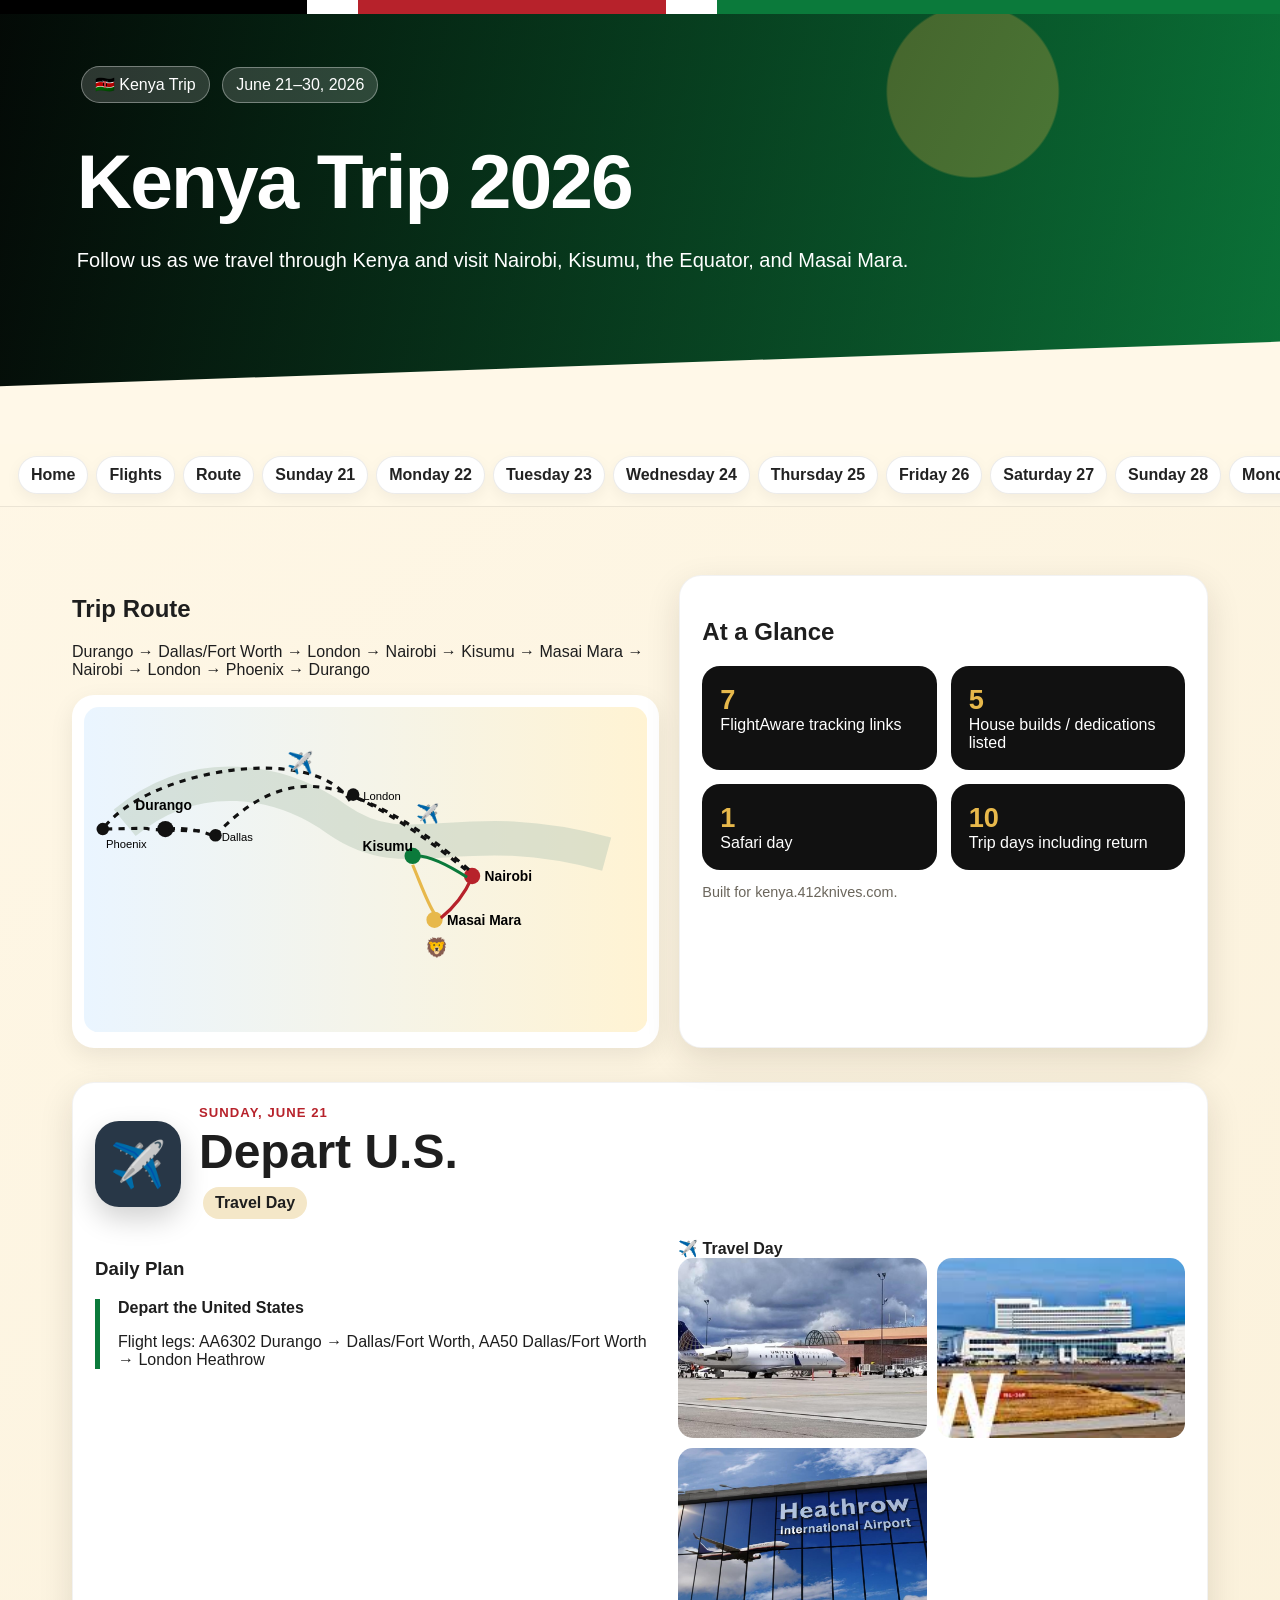
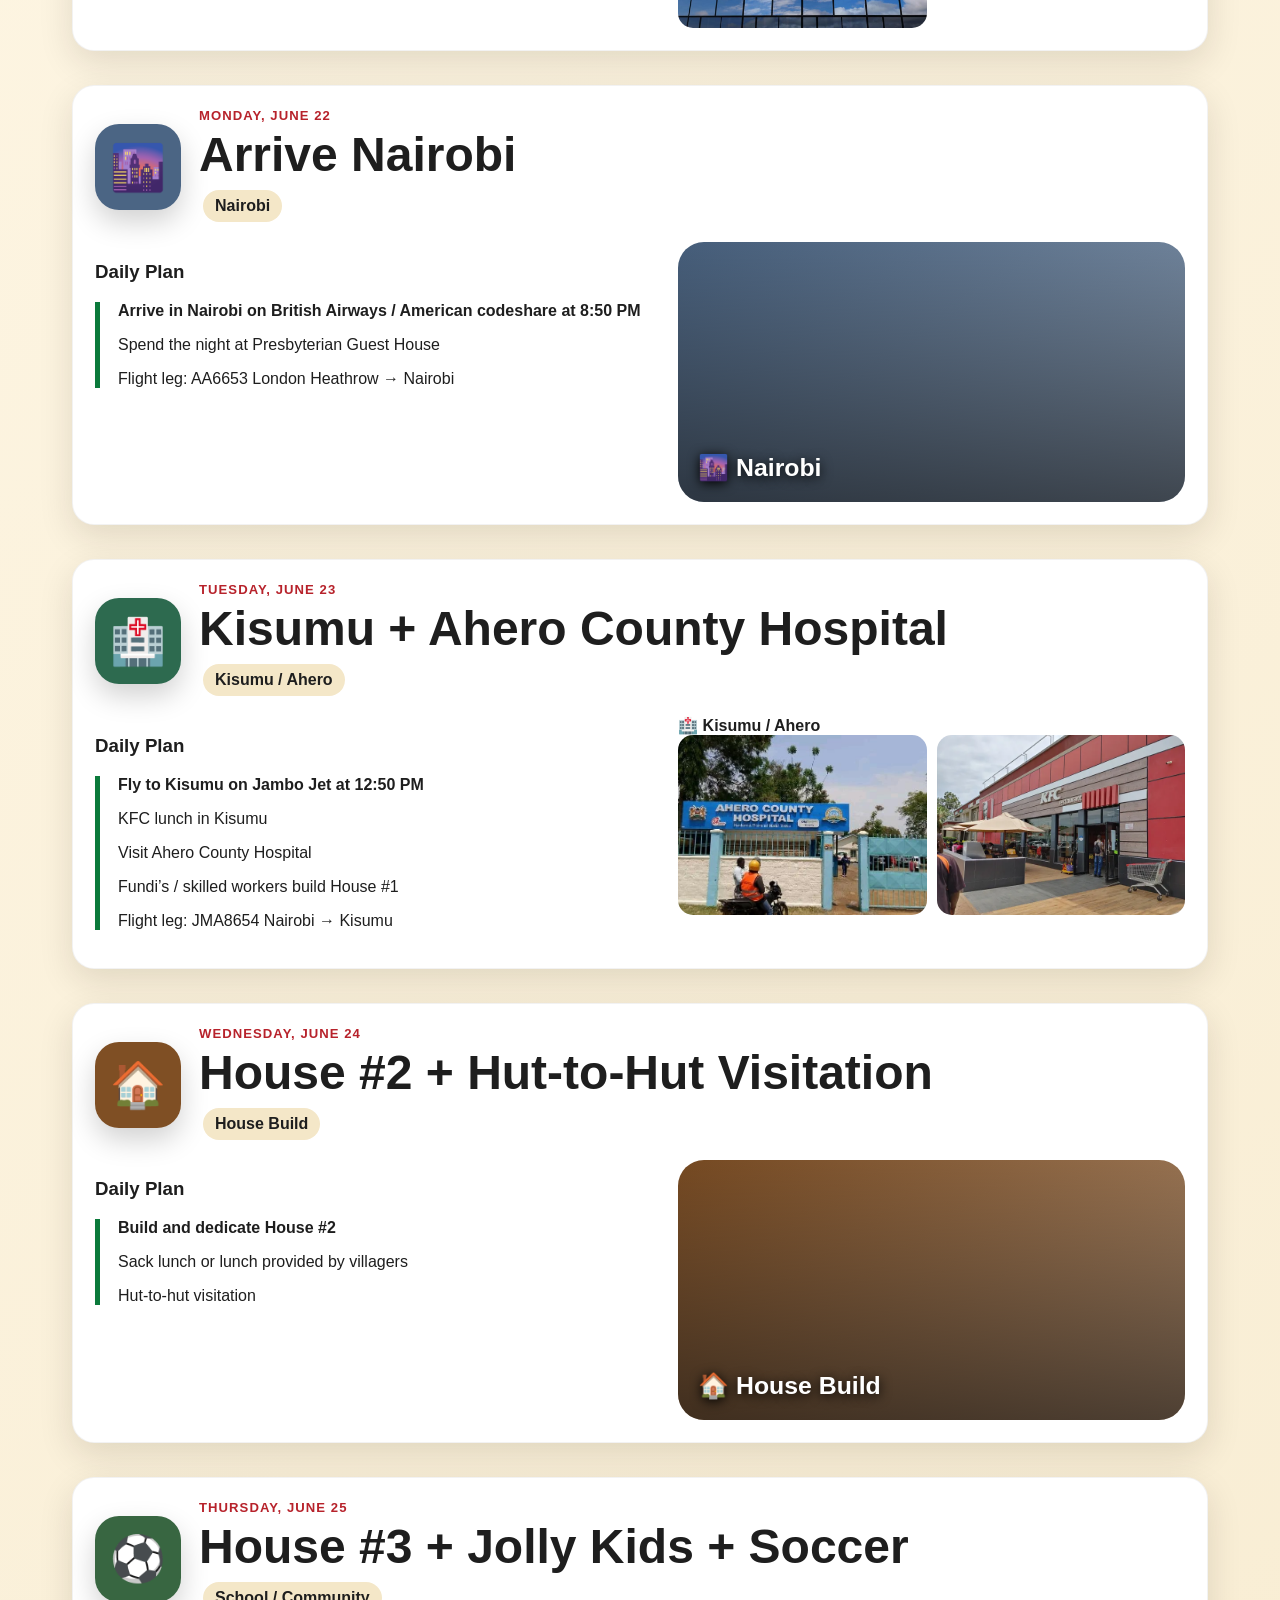
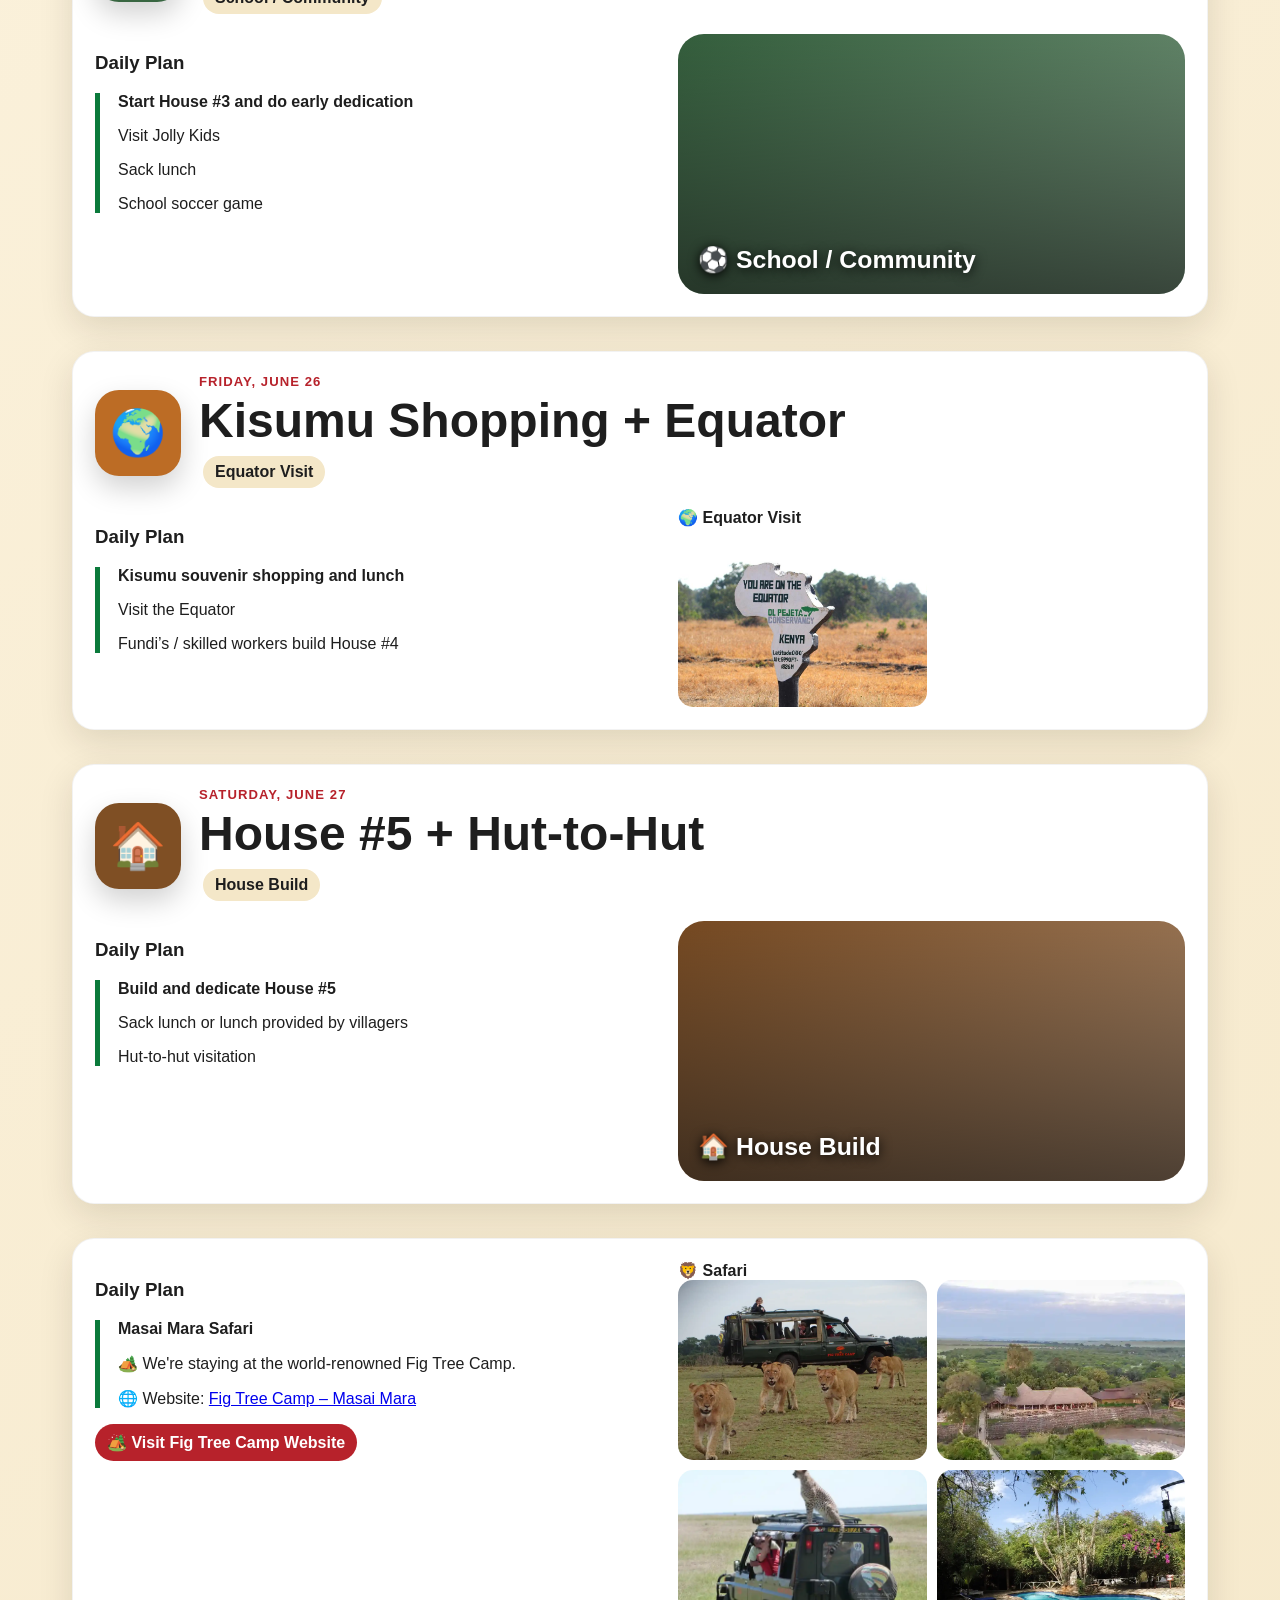
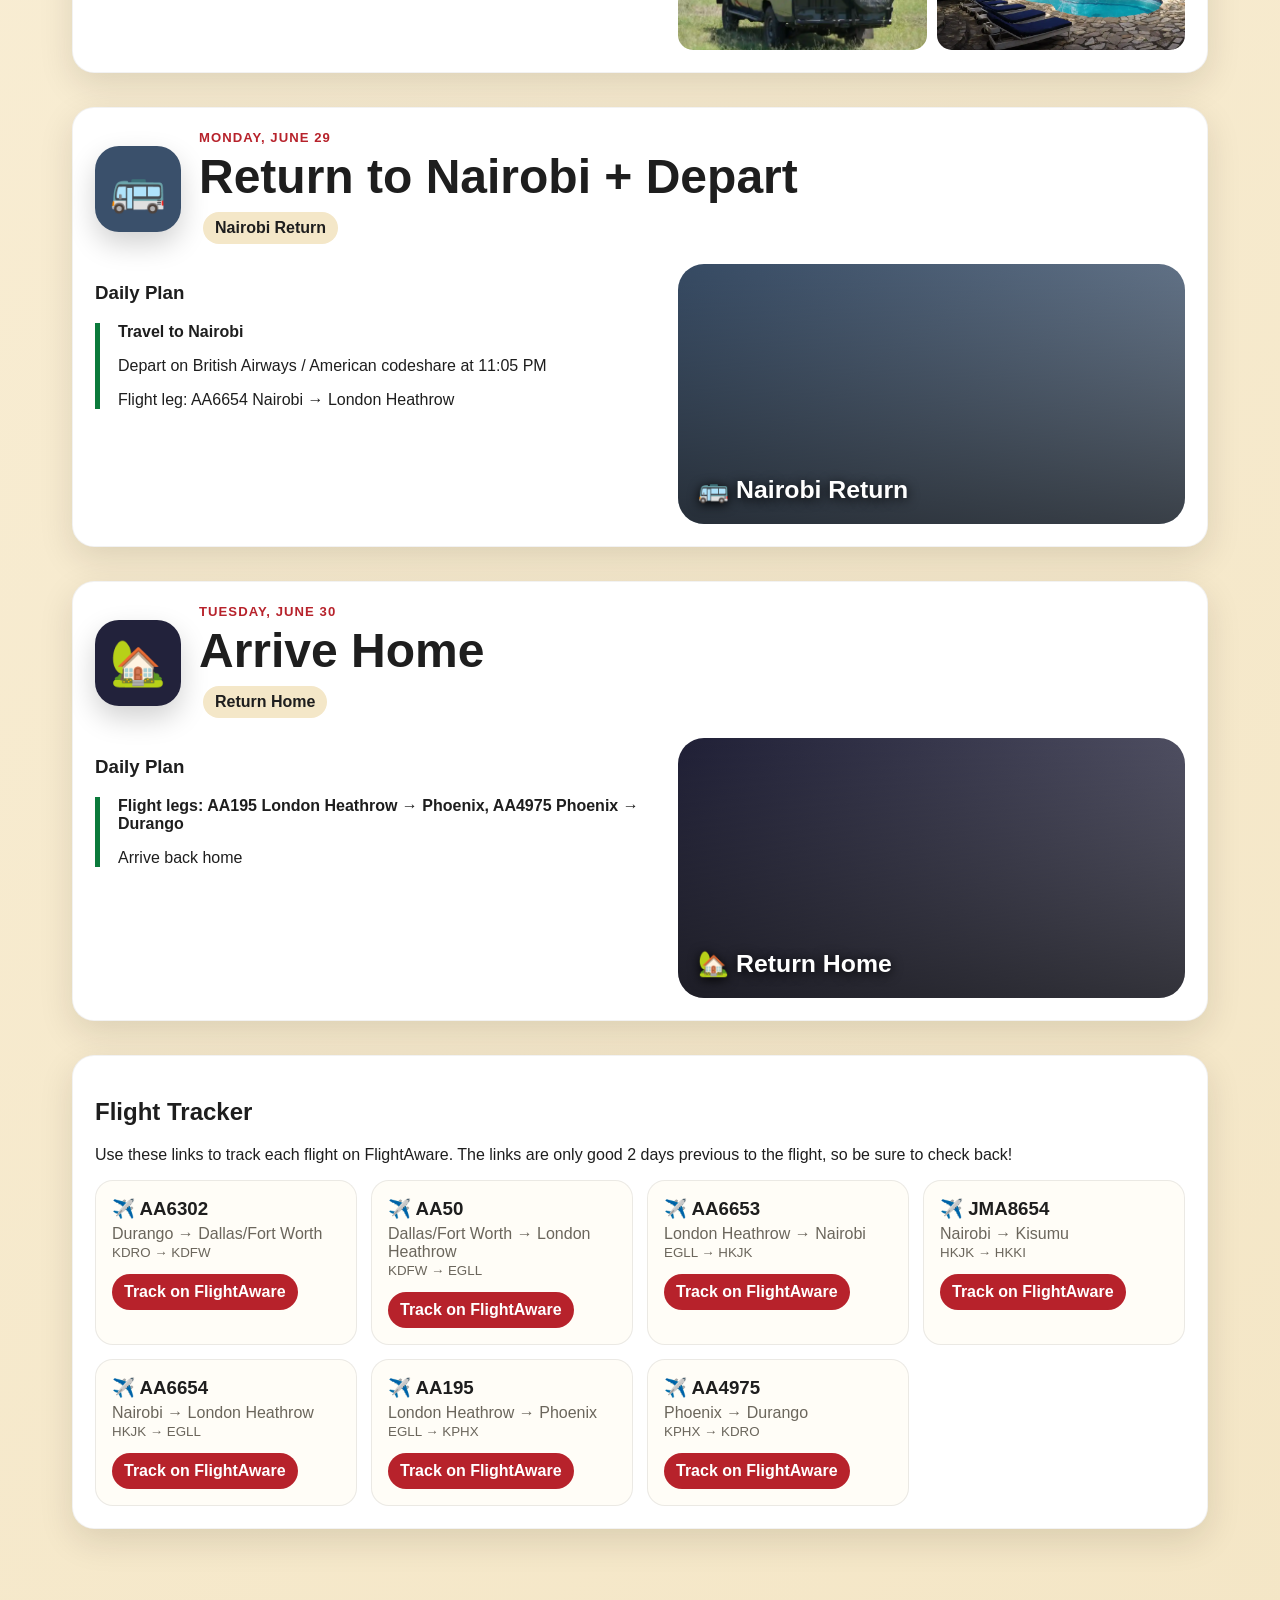
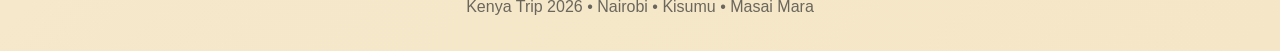
==== index.html @ 1e75a19f "Update index.html" ====
<!doctype html>
<html lang="en">
<head>
<meta charset="utf-8">
<meta name="viewport" content="width=device-width,initial-scale=1">
<title>Kenya Trip 2026</title>
<link rel="stylesheet" href="style.css">
</head>
<body id="top">
<div class="kenya-stripe"></div>
<section class="hero">
  <span class="badge">🇰🇪 Kenya Trip</span>
  <span class="badge">June 21–30, 2026</span>
  <h1>Kenya Trip 2026</h1>
  <p>Follow us as we travel through Kenya and visit Nairobi, Kisumu, the Equator, and Masai Mara.</p>
</section>
<nav><a href="#top">Home</a><a href="#flights">Flights</a><a href="#route">Route</a><a href="#day1">Sunday 21</a><a href="#day2">Monday 22</a><a href="#day3">Tuesday 23</a><a href="#day4">Wednesday 24</a><a href="#day5">Thursday 25</a><a href="#day6">Friday 26</a><a href="#day7">Saturday 27</a><a href="#day8">Sunday 28</a><a href="#day9">Monday 29</a><a href="#day10">Tuesday 30</a></nav>
<main class="wrap">
  <section class="feature" id="route" style="margin-top:34px">
    <div>
      <h2>Trip Route</h2>
      <p>Durango → Dallas/Fort Worth → London → Nairobi → Kisumu → Masai Mara → Nairobi → London → Phoenix → Durango</p>
      <div class="map"><svg viewBox="0 0 900 520" width="100%" role="img" aria-label="Route map from Durango to Dallas, London, Nairobi, Kisumu, Masai Mara, and back home">
<defs><linearGradient id="g" x1="0" x2="1"><stop stop-color="#eaf5ff"/><stop offset="1" stop-color="#fff3d3"/></linearGradient></defs>
<rect width="900" height="520" rx="24" fill="url(#g)"/>
<path d="M65,185 C180,90 315,116 405,180 C520,260 595,170 835,235" stroke="#b7c7b7" stroke-width="55" fill="none" opacity=".45"/>
<circle cx="130" cy="195" r="13" fill="#111"/><text x="82" y="165" font-size="22" font-weight="700">Durango</text>
<circle cx="210" cy="205" r="10" fill="#111"/><text x="220" y="214" font-size="18">Dallas</text>
<circle cx="430" cy="140" r="10" fill="#111"/><text x="446" y="148" font-size="18">London</text>
<circle cx="620" cy="270" r="13" fill="#b7222b"/><text x="640" y="278" font-size="22" font-weight="700">Nairobi</text>
<circle cx="525" cy="238" r="13" fill="#0b7a3b"/><text x="445" y="230" font-size="22" font-weight="700">Kisumu</text>
<circle cx="560" cy="340" r="13" fill="#e7b84b"/><text x="580" y="348" font-size="22" font-weight="700">Masai Mara</text>
<circle cx="30" cy="195" r="10" fill="#111"/><text x="35" y="225" font-size="18">Phoenix</text>
<path d="M135,195 C165,192 185,198 205,205" stroke="#111" stroke-width="5" fill="none" stroke-dasharray="10 10"/>
<path d="M210,205 C290,120 360,115 425,140" stroke="#111" stroke-width="5" fill="none" stroke-dasharray="10 10"/>
<path d="M435,145 C500,175 560,220 610,260" stroke="#111" stroke-width="5" fill="none" stroke-dasharray="10 10"/>
<path d="M612,272 C570,245 548,238 532,238" stroke="#0b7a3b" stroke-width="5" fill="none"/>
<path d="M525,252 C540,288 550,316 560,330" stroke="#e7b84b" stroke-width="5" fill="none"/>
<path d="M570,337 C598,315 612,290 620,272" stroke="#b7222b" stroke-width="5" fill="none"/>
<path d="M615,260 C535,190 475,160 435,145" stroke="#111" stroke-width="5" fill="none" stroke-dasharray="10 10"/>
<path d="M425,150 C365,55 100,101 30,195" stroke="#111" stroke-width="5" fill="none" stroke-dasharray="10 10"/>
<path d="M35,195 C165,192 30,195 185,198" stroke="#111" stroke-width="5" fill="none" stroke-dasharray="10 10"/>

<text x="325" y="100" font-size="34">✈️</text><text x="530" y="180" font-size="30">✈️</text><text x="545" y="395" font-size="30">🦁</text>
</svg></div>
    </div>
    <div class="card">
      <h2>At a Glance</h2>
      <div class="stats">
        <div class="stat"><b>7</b>FlightAware tracking links</div>
        <div class="stat"><b>5</b>House builds / dedications listed</div>
        <div class="stat"><b>1</b>Safari day</div>
        <div class="stat"><b>10</b>Trip days including return</div>
      </div>
      <p class="print-note">Built for kenya.412knives.com.</p>
    </div>
  </section>

  
<section class="day-section card" id="day1" style="--day:#283747">
  <div class="day-head">
    <div class="day-icon">✈️</div>
    <div>
      <div class="date">Sunday, June 21</div>
      <h2 class="day-title">Depart U.S.</h2>
      <span class="pill">Travel Day</span>
    </div>
  </div>
  <div class="feature">
    <div>
      <h3>Daily Plan</h3>
      <div class="timeline"><p><strong>Depart the United States</strong></p><p>Flight legs: AA6302 Durango → Dallas/Fort Worth, AA50 Dallas/Fort Worth → London Heathrow</p></div>
    </div>
    <div> <strong>✈️ Travel Day</strong>
        <div class="photo-gallery">
            <img src="images/dro.jpg" alt="Durango International Airport">
            <img src="images/dfw.jpg" alt="Dallas Love International Airport">
            <img src="images/heathrow.jpg" alt="London/Heathrow International Airport">
        </div>
    </div>
  </div>
</section>

<section class="day-section card" id="day2" style="--day:#4b6584">
  <div class="day-head">
    <div class="day-icon">🌆</div>
    <div>
      <div class="date">Monday, June 22</div>
      <h2 class="day-title">Arrive Nairobi</h2>
      <span class="pill">Nairobi</span>
    </div>
  </div>
  <div class="feature">
    <div>
      <h3>Daily Plan</h3>
      <div class="timeline"><p><strong>Arrive in Nairobi on British Airways / American codeshare at 8:50 PM</strong></p><p>Spend the night at Presbyterian Guest House</p><p>Flight leg: AA6653 London Heathrow → Nairobi</p></div>
    </div>
    <div class="photo"><strong>🌆 Nairobi</strong></div>
  </div>
</section>

<section class="day-section card" id="day3" style="--day:#2d6a4f">
  <div class="day-head">
    <div class="day-icon">🏥</div>
    <div>
      <div class="date">Tuesday, June 23</div>
      <h2 class="day-title">Kisumu + Ahero County Hospital</h2>
      <span class="pill">Kisumu / Ahero</span>
    </div>
  </div>
  <div class="feature">
    <div>
      <h3>Daily Plan</h3>
      <div class="timeline"><p><strong>Fly to Kisumu on Jambo Jet at 12:50 PM</strong></p><p>KFC lunch in Kisumu</p><p>Visit Ahero County Hospital</p><p>Fundi’s / skilled workers build House #1</p><p>Flight leg: JMA8654 Nairobi → Kisumu</p></div>
    </div>
      <div> <strong>🏥 Kisumu / Ahero</strong>
        <div class="photo-gallery">
            <img src="images/AheroHospital.jpeg" alt="Ahero County Hospital">
            <img src="images/kfc.jpg" alt="Kisumu KFC">
        </div>
      </div>
    </div>
</section>

<section class="day-section card" id="day4" style="--day:#7f4f24">
  <div class="day-head">
    <div class="day-icon">🏠</div>
    <div>
      <div class="date">Wednesday, June 24</div>
      <h2 class="day-title">House #2 + Hut-to-Hut Visitation</h2>
      <span class="pill">House Build</span>
    </div>
  </div>
  <div class="feature">
    <div>
      <h3>Daily Plan</h3>
      <div class="timeline"><p><strong>Build and dedicate House #2</strong></p><p>Sack lunch or lunch provided by villagers</p><p>Hut-to-hut visitation</p></div>
    </div>
    <div class="photo"><strong>🏠 House Build</strong></div>
  </div>
</section>

<section class="day-section card" id="day5" style="--day:#386641">
  <div class="day-head">
    <div class="day-icon">⚽</div>
    <div>
      <div class="date">Thursday, June 25</div>
      <h2 class="day-title">House #3 + Jolly Kids + Soccer</h2>
      <span class="pill">School / Community</span>
    </div>
  </div>
  <div class="feature">
    <div>
      <h3>Daily Plan</h3>
      <div class="timeline"><p><strong>Start House #3 and do early dedication</strong></p><p>Visit Jolly Kids</p><p>Sack lunch</p><p>School soccer game</p></div>
    </div>
    <div class="photo"><strong>⚽ School / Community</strong></div>
  </div>
</section>

<section class="day-section card" id="day6" style="--day:#bc6c25">
  <div class="day-head">
    <div class="day-icon">🌍</div>
    <div>
      <div class="date">Friday, June 26</div>
      <h2 class="day-title">Kisumu Shopping + Equator</h2>
      <span class="pill">Equator Visit</span>
    </div>
  </div>
  <div class="feature">
    <div>
      <h3>Daily Plan</h3>
      <div class="timeline"><p><strong>Kisumu souvenir shopping and lunch</strong></p><p>Visit the Equator</p><p>Fundi’s / skilled workers build House #4</p></div>
    </div>
    <div> <strong>🌍 Equator Visit</strong>
        <div class="photo-gallery">
            <img src="images/EquatorKenya.jpg" alt="Equator Kenya">
        </div>
    </div>
  </div>
</section>

<section class="day-section card" id="day7" style="--day:#7f4f24">
  <div class="day-head">
    <div class="day-icon">🏠</div>
    <div>
      <div class="date">Saturday, June 27</div>
      <h2 class="day-title">House #5 + Hut-to-Hut</h2>
      <span class="pill">House Build</span>
    </div>
  </div>
  <div class="feature">
    <div>
      <h3>Daily Plan</h3>
      <div class="timeline"><p><strong>Build and dedicate House #5</strong></p><p>Sack lunch or lunch provided by villagers</p><p>Hut-to-hut visitation</p></div>
    </div>
    <div class="photo"><strong>🏠 House Build</strong></div>
  </div>
</section>

<section class="day-section card" id="day8" style="--day:#99582a">  
<div class="feature">
    <div>
        <h3>Daily Plan</h3>
        <div class="timeline">
            <p><strong>Masai Mara Safari</strong></p>
            <p>🏕️ We're staying at the world-renowned Fig Tree Camp.</p>
            <p>
                🌐 Website:
                <a href="https://madahotels.com/Fig-Tree-Camp-MasaiMara.html"
                   target="_blank"
                   rel="noopener">
                    Fig Tree Camp – Masai Mara
                </a>
            </p>
        </div>
        <a class="track"
           href="https://madahotels.com/Fig-Tree-Camp-MasaiMara.html"
           target="_blank"
           rel="noopener">
            🏕️ Visit Fig Tree Camp Website
        </a>
    </div>
    <div>
      <strong>🦁 Safari</strong>
      <div class="photo-gallery">
          <img src="images/Lion.jpg" alt="Lions on Safari">
          <img src="images/Lodge.jpg" alt="Fig Tree Camp Lodge">
          <img src="images/Cheetah.jpg" alt="Cheetah on Safari">
          <img src="images/Pool.jpg" alt="Fig Tree Camp Pool">
      </div>
    </div>
</div>
</section>
<section class="day-section card" id="day9" style="--day:#3a506b">
  <div class="day-head">
    <div class="day-icon">🚌</div>
    <div>
      <div class="date">Monday, June 29</div>
      <h2 class="day-title">Return to Nairobi + Depart</h2>
      <span class="pill">Nairobi Return</span>
    </div>
  </div>
  <div class="feature">
    <div>
      <h3>Daily Plan</h3>
      <div class="timeline"><p><strong>Travel to Nairobi</strong></p><p>Depart on British Airways / American codeshare at 11:05 PM</p><p>Flight leg: AA6654 Nairobi → London Heathrow</p></div>
    </div>
    <div class="photo"><strong>🚌 Nairobi Return</strong></div>
  </div>
</section>

<section class="day-section card" id="day10" style="--day:#22223b">
  <div class="day-head">
    <div class="day-icon">🏡</div>
    <div>
      <div class="date">Tuesday, June 30</div>
      <h2 class="day-title">Arrive Home</h2>
      <span class="pill">Return Home</span>
    </div>
  </div>
  <div class="feature">
    <div>
      <h3>Daily Plan</h3>
      <div class="timeline"><p><strong>Flight legs: AA195 London Heathrow → Phoenix, AA4975 Phoenix → Durango</strong></p><p>Arrive back home</p></div>
    </div>
    <div class="photo"><strong>🏡 Return Home</strong></div>
  </div>
</section>

<section class="card" id="flights">
  <h2>Flight Tracker</h2>
  <p>Use these links to track each flight on FlightAware. The links are only good 2 days previous to the flight, so be sure to check back!</p>
  <div class="flight-grid"><div class="flight-card"><h3>✈️ AA6302</h3><p>Durango → Dallas/Fort Worth<br><small>KDRO → KDFW</small></p><a class="track" href="https://www.flightaware.com/live/flight/AAL6302/history/20260621/1138Z/KDRO/KDFW" target="_blank" rel="noopener">Track on FlightAware</a></div><div class="flight-card"><h3>✈️ AA50</h3><p>Dallas/Fort Worth → London Heathrow<br><small>KDFW → EGLL</small></p><a class="track" href="https://www.flightaware.com/live/flight/AAL50/history/20260621/2020Z/KDFW/EGLL" target="_blank" rel="noopener">Track on FlightAware</a></div><div class="flight-card"><h3>✈️ AA6653</h3><p>London Heathrow → Nairobi<br><small>EGLL → HKJK</small></p><a class="track" href="https://www.flightaware.com/live/flight/AAL6653/history/20260622/0900Z/EGLL/HKJK" target="_blank" rel="noopener">Track on FlightAware</a></div><div class="flight-card"><h3>✈️ JMA8654</h3><p>Nairobi → Kisumu<br><small>HKJK → HKKI</small></p><a class="track" href="https://www.flightaware.com/live/flight/JMA8654/history/20260623/1000Z/HKJK/HKKI" target="_blank" rel="noopener">Track on FlightAware</a></div><div class="flight-card"><h3>✈️ AA6654</h3><p>Nairobi → London Heathrow<br><small>HKJK → EGLL</small></p><a class="track" href="https://www.flightaware.com/live/flight/AAL6654/history/20260629/2020Z/HKJK/EGLL" target="_blank" rel="noopener">Track on FlightAware</a></div><div class="flight-card"><h3>✈️ AA195</h3><p>London Heathrow → Phoenix<br><small>EGLL → KPHX</small></p><a class="track" href="https://www.flightaware.com/live/flight/AAL195/history/20260630/1010Z/EGLL/KPHX" target="_blank" rel="noopener">Track on FlightAware</a></div><div class="flight-card"><h3>✈️ AA4975</h3><p>Phoenix → Durango<br><small>KPHX → KDRO</small></p><a class="track" href="https://www.flightaware.com/live/flight/AAL4975/history/20260630/2304Z/KPHX/KDRO" target="_blank" rel="noopener">Track on FlightAware</a></div></div>
</section>
  
</main>
<footer>Kenya Trip 2026 • Nairobi • Kisumu • Masai Mara</footer>
</body>
</html>
---- style.css ----
:root{--green:#0b7a3b;--red:#b7222b;--black:#111;--cream:#fff8e8;--gold:#e7b84b;--ink:#1e1e1e;--muted:#6b665c}
*{box-sizing:border-box} html{scroll-behavior:smooth}
body{margin:0;font-family:Segoe UI,Arial,sans-serif;background:linear-gradient(140deg,#fff8e8,#f4e6c6);color:var(--ink)}
.kenya-stripe{height:14px;background:linear-gradient(to right,#000 0 24%,#fff 24% 28%,#b7222b 28% 52%,#fff 52% 56%,#0b7a3b 56%)}
.hero{min-height:430px;padding:48px 6vw;color:white;background:linear-gradient(115deg,rgba(0,0,0,.78),rgba(11,122,59,.68)),radial-gradient(circle at 76% 18%,#e7b84b 0 85px,transparent 87px),linear-gradient(45deg,#111,#0b7a3b);position:relative;overflow:hidden}
.hero:after{content:"";position:absolute;inset:auto -5% -70px -5%;height:150px;background:var(--cream);transform:rotate(-2deg)}
.hero h1{font-size:clamp(2.8rem,6vw,5.8rem);margin:30px 0 8px;letter-spacing:-2px}
.hero p{font-size:1.25rem;max-width:900px;line-height:1.45}
.badge{display:inline-block;background:rgba(255,255,255,.16);border:1px solid rgba(255,255,255,.35);padding:8px 13px;border-radius:99px;margin:4px}
nav{position:sticky;top:0;z-index:10;background:rgba(255,248,232,.92);backdrop-filter:blur(10px);border-bottom:1px solid rgba(0,0,0,.08);padding:12px 18px;display:flex;gap:8px;overflow:auto}
nav a{white-space:nowrap;text-decoration:none;background:white;border:1px solid rgba(0,0,0,.08);border-radius:999px;padding:9px 12px;font-weight:700;color:#222;box-shadow:0 5px 15px rgba(0,0,0,.05)}
nav a:hover{background:#111;color:white}
.wrap{max-width:1180px;margin:0 auto;padding:34px 22px}
.card{background:white;border-radius:22px;padding:22px;box-shadow:0 12px 35px rgba(33,24,8,.12);border:1px solid rgba(0,0,0,.05)}
.day-section{scroll-margin-top:90px;margin:34px 0}
.day-head{display:flex;gap:18px;align-items:center;margin-bottom:16px}
.day-icon{width:86px;height:86px;display:flex;align-items:center;justify-content:center;border-radius:24px;background:var(--day);font-size:2.8rem;color:white;box-shadow:0 12px 28px rgba(0,0,0,.18)}
.date{font-weight:800;color:var(--red);text-transform:uppercase;font-size:.82rem;letter-spacing:.08em}
.day-title{font-size:clamp(1.7rem,4vw,3rem);margin:4px 0}
.feature{display:grid;grid-template-columns:1fr .9fr;gap:20px;align-items:stretch}
.timeline{border-left:5px solid var(--green);padding-left:18px}
.timeline p{margin:0 0 16px}
.photo{min-height:260px;border-radius:26px;background:linear-gradient(145deg,rgba(0,0,0,.08),rgba(255,255,255,.35)),var(--day);display:flex;align-items:end;padding:20px;color:white;text-shadow:0 2px 12px #000;overflow:hidden;position:relative}
.photo:before{content:"";position:absolute;inset:0;background:linear-gradient(transparent,rgba(0,0,0,.55))}
.photo strong{position:relative;font-size:1.55rem}
.pill{display:inline-flex;align-items:center;gap:7px;background:#f4e7c8;border-radius:99px;padding:7px 12px;margin:4px;font-weight:600}
.map{width:100%;background:#fff;border-radius:22px;padding:12px;box-shadow:0 8px 25px rgba(0,0,0,.08)}
.stats,.flight-grid{display:grid;grid-template-columns:repeat(auto-fit,minmax(210px,1fr));gap:14px}
.stat{background:#111;color:white;border-radius:18px;padding:18px}.stat b{font-size:1.7rem;display:block;color:var(--gold)}
.flight-card{border:1px solid rgba(0,0,0,.08);border-radius:18px;padding:16px;background:#fffdf7}
.flight-card h3{margin:.1rem 0}.flight-card p{color:var(--muted);margin:.3rem 0 .8rem}
.track{display:inline-block;text-decoration:none;background:var(--red);color:white;border-radius:999px;padding:9px 12px;font-weight:800}
footer{padding:35px 22px;text-align:center;color:#6b665c}
.print-note{font-size:.9rem;color:var(--muted)}
.photo-gallery{display:grid;grid-template-columns:repeat(2, 1fr);gap:10px}
.photo-gallery img{width:100%;height:180px;border-radius:15px;object-fit:cover;display:block;}
@media(max-width:800px){.feature{grid-template-columns:1fr}.hero{min-height:320px}.day-head{align-items:flex-start}.day-icon{width:68px;height:68px;font-size:2rem}}
@media print{nav{display:none}.card{break-inside:avoid;box-shadow:none}.day-section{break-inside:avoid}.hero{min-height:260px}.track:after{content:" (" attr(href) ")";color:#222;font-weight:400}}
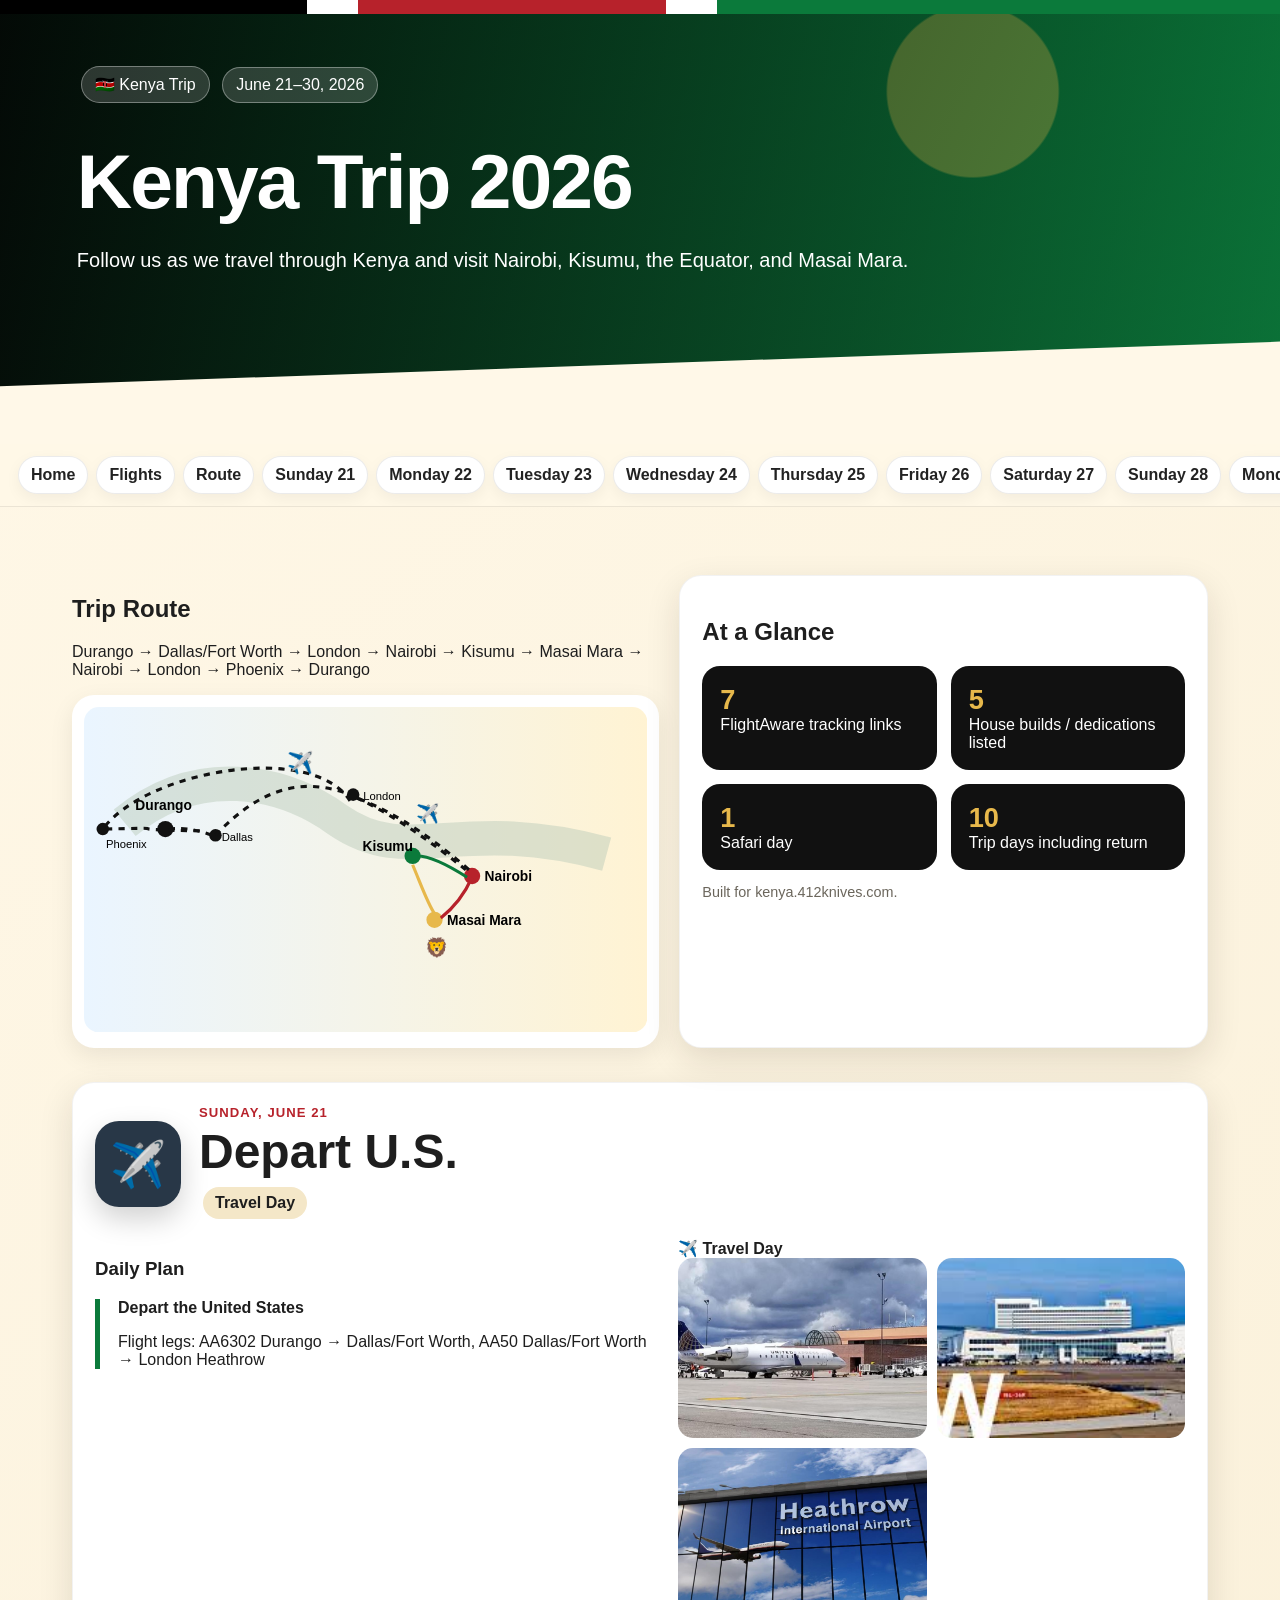
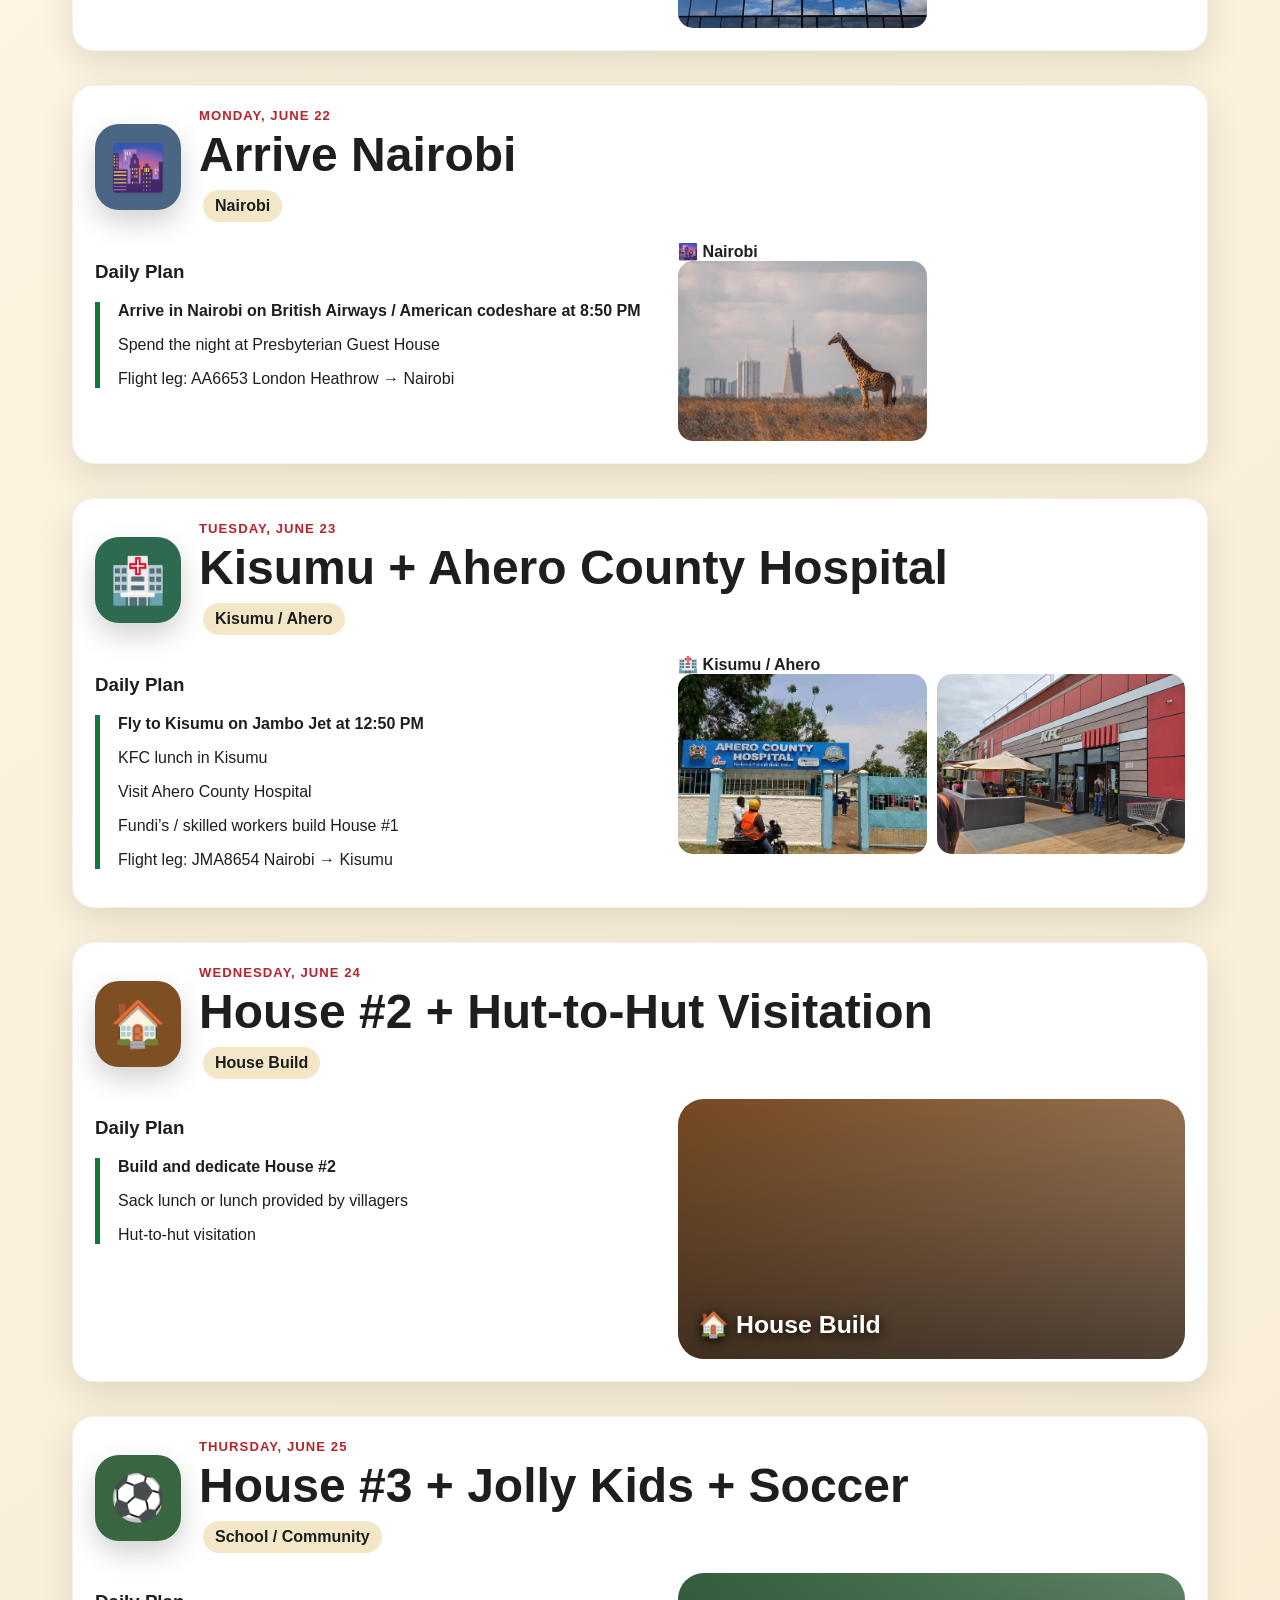
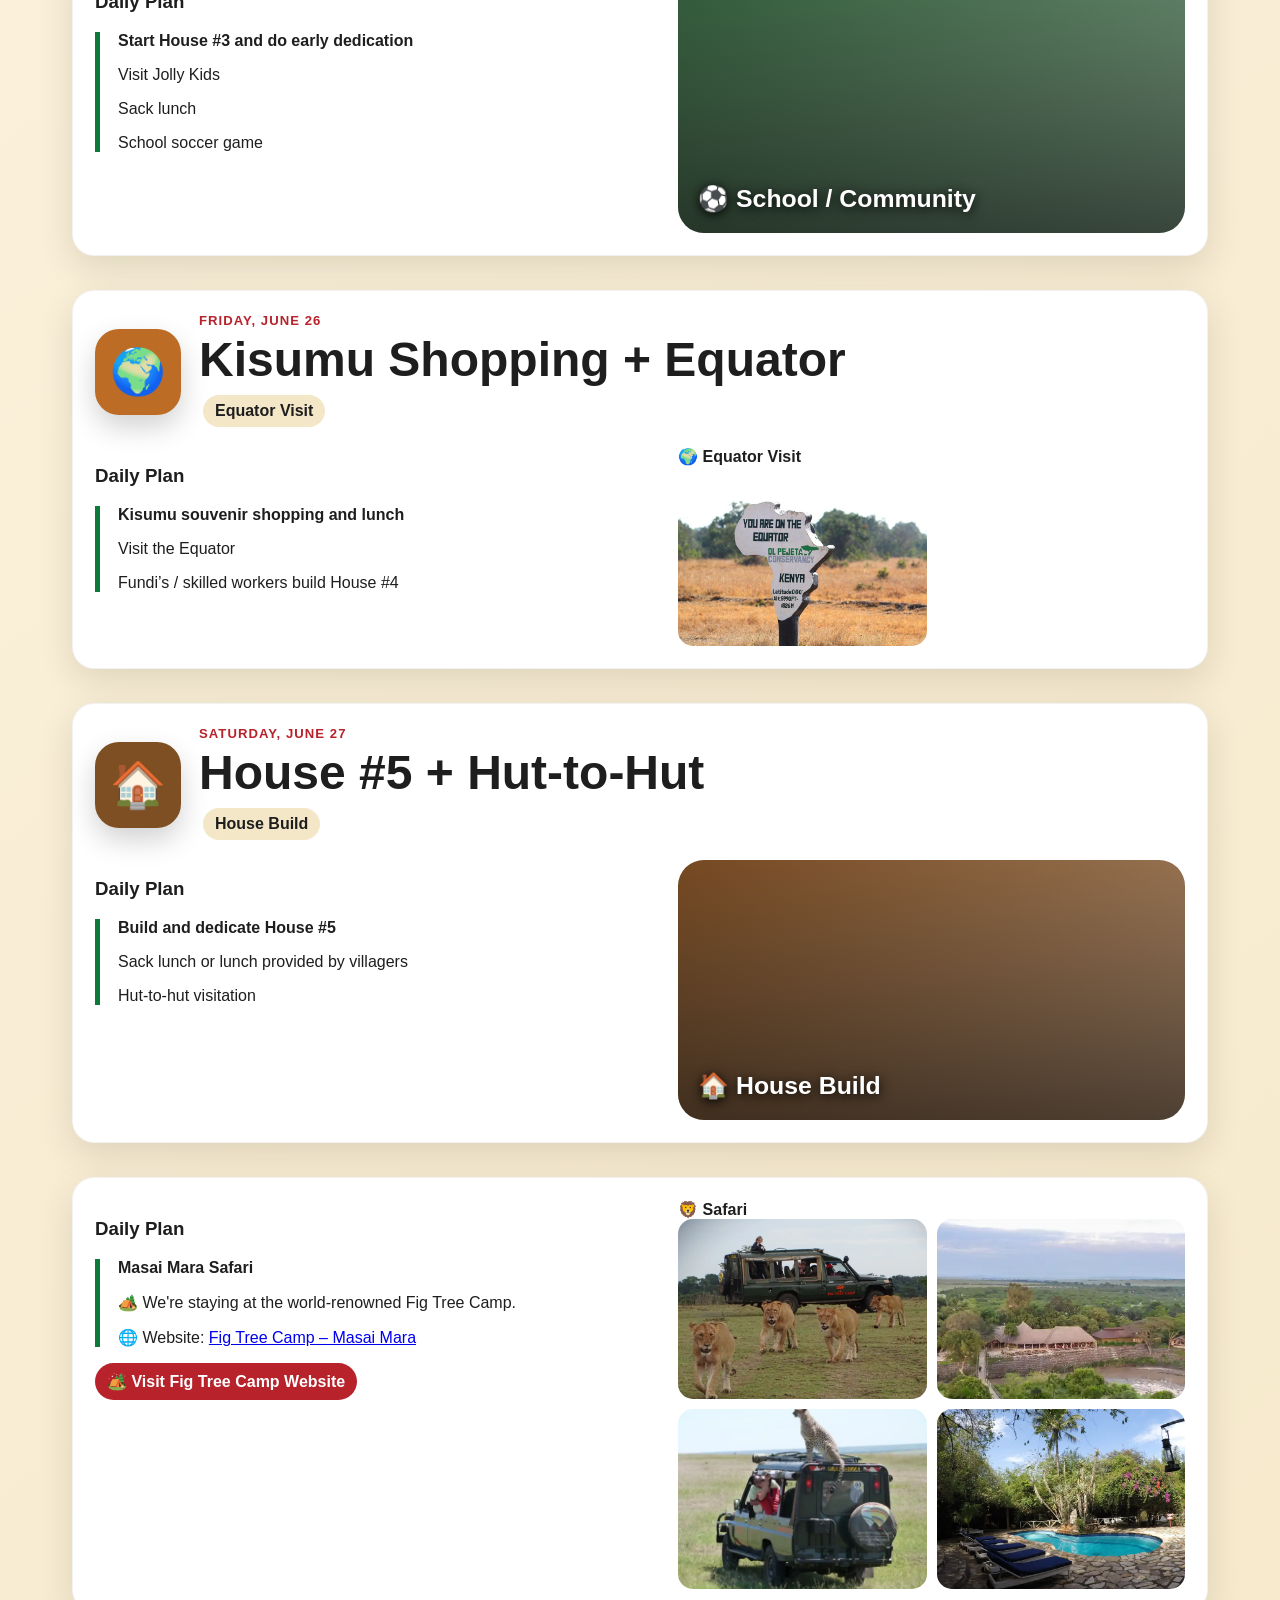
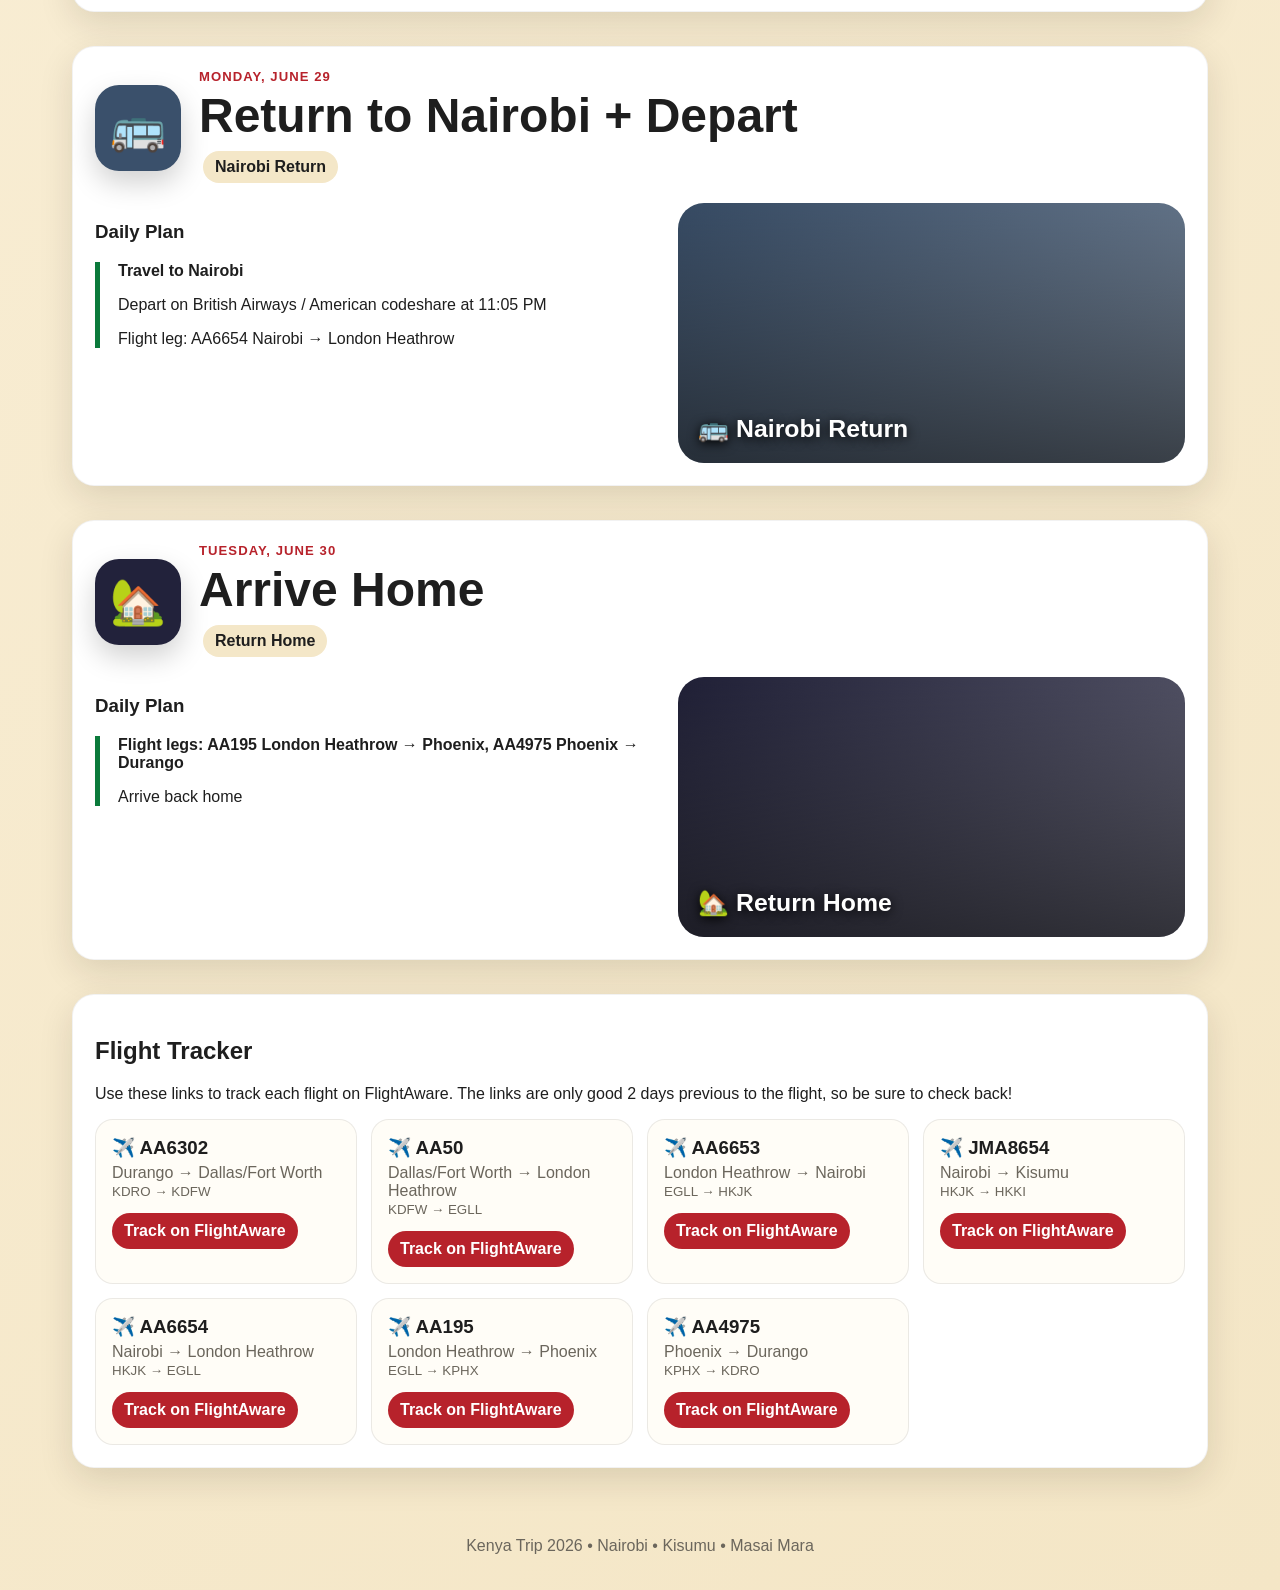
==== commit 16da7185: "Update index.html" ====
--- a/index.html
+++ b/index.html
@@ -95,7 +95,11 @@
       <h3>Daily Plan</h3>
       <div class="timeline"><p><strong>Arrive in Nairobi on British Airways / American codeshare at 8:50 PM</strong></p><p>Spend the night at Presbyterian Guest House</p><p>Flight leg: AA6653 London Heathrow → Nairobi</p></div>
     </div>
-    <div class="photo"><strong>🌆 Nairobi</strong></div>
+    <div> <strong>🌆 Nairobi</strong>
+        <div class="photo-gallery">
+            <img src="images/NairobiSkyline.jpg" alt="Nairobi Skyline">
+        </div>
+    </div>
   </div>
 </section>
 
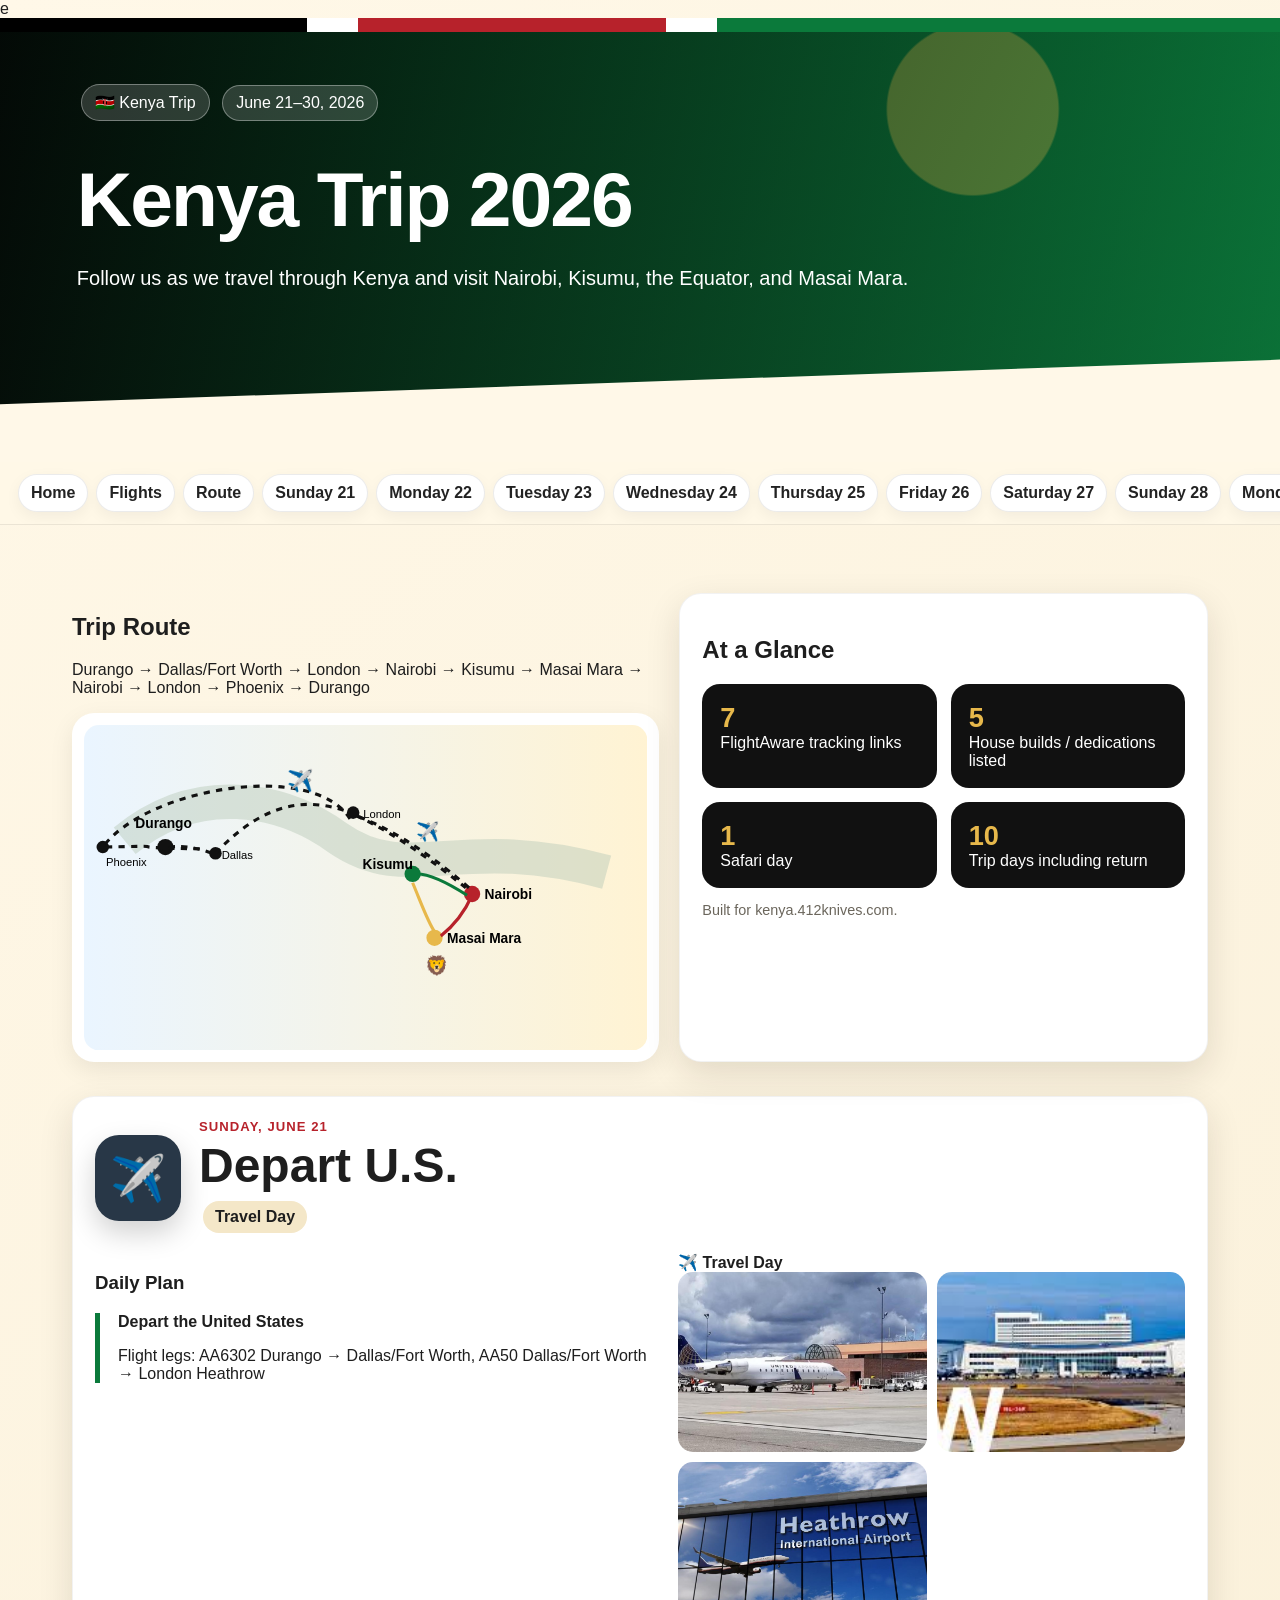
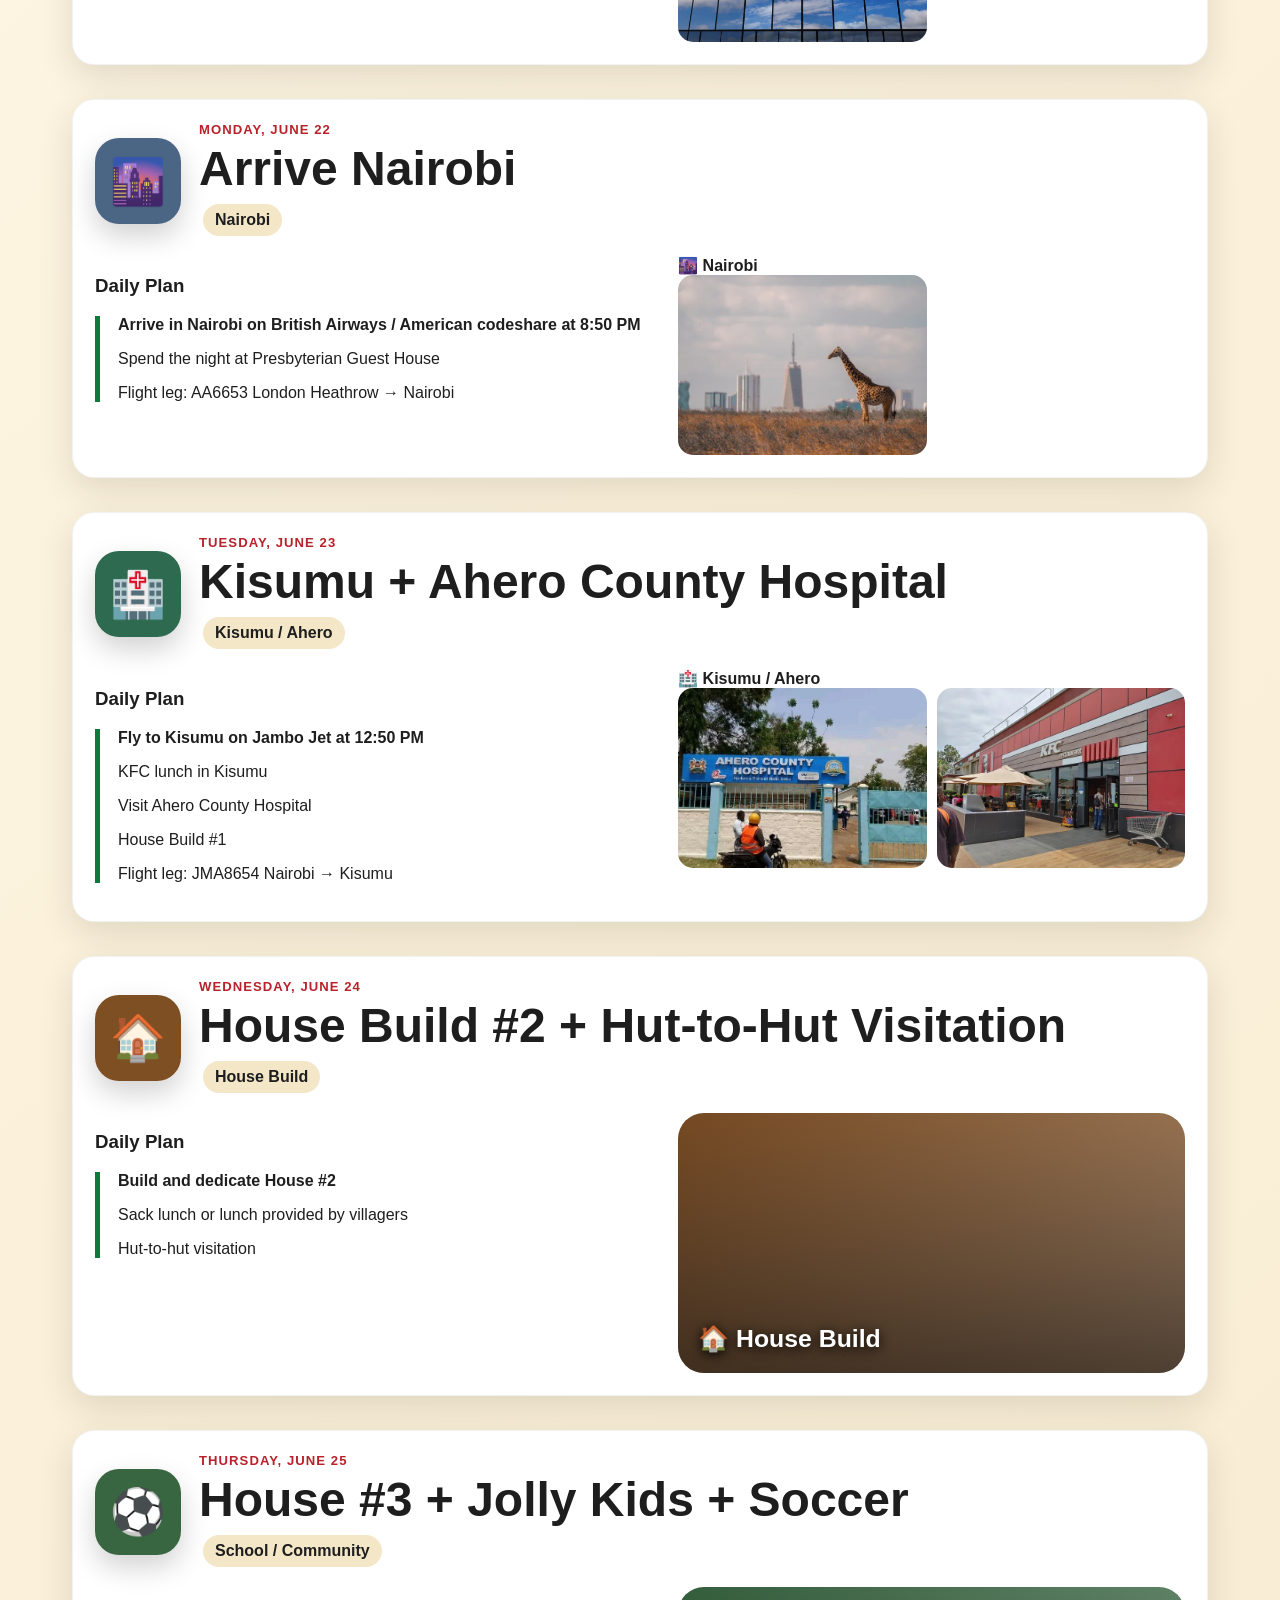
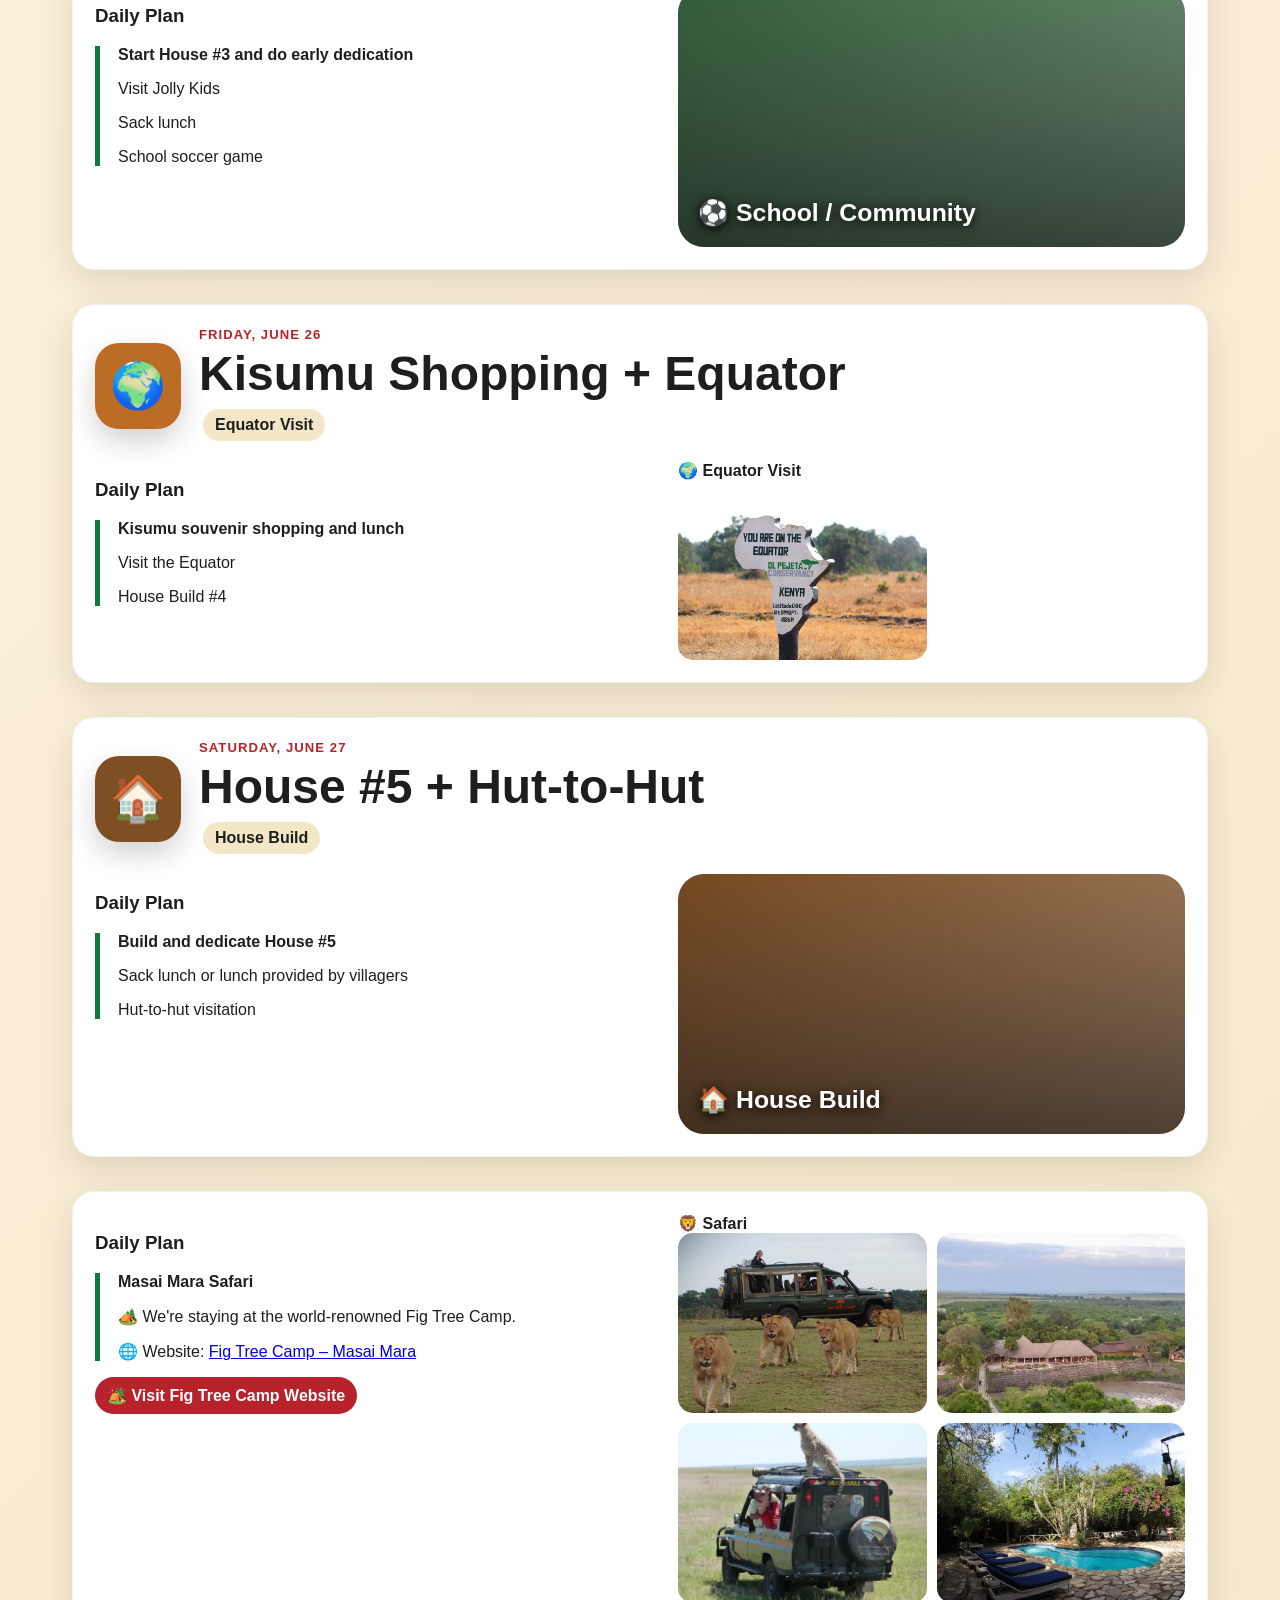
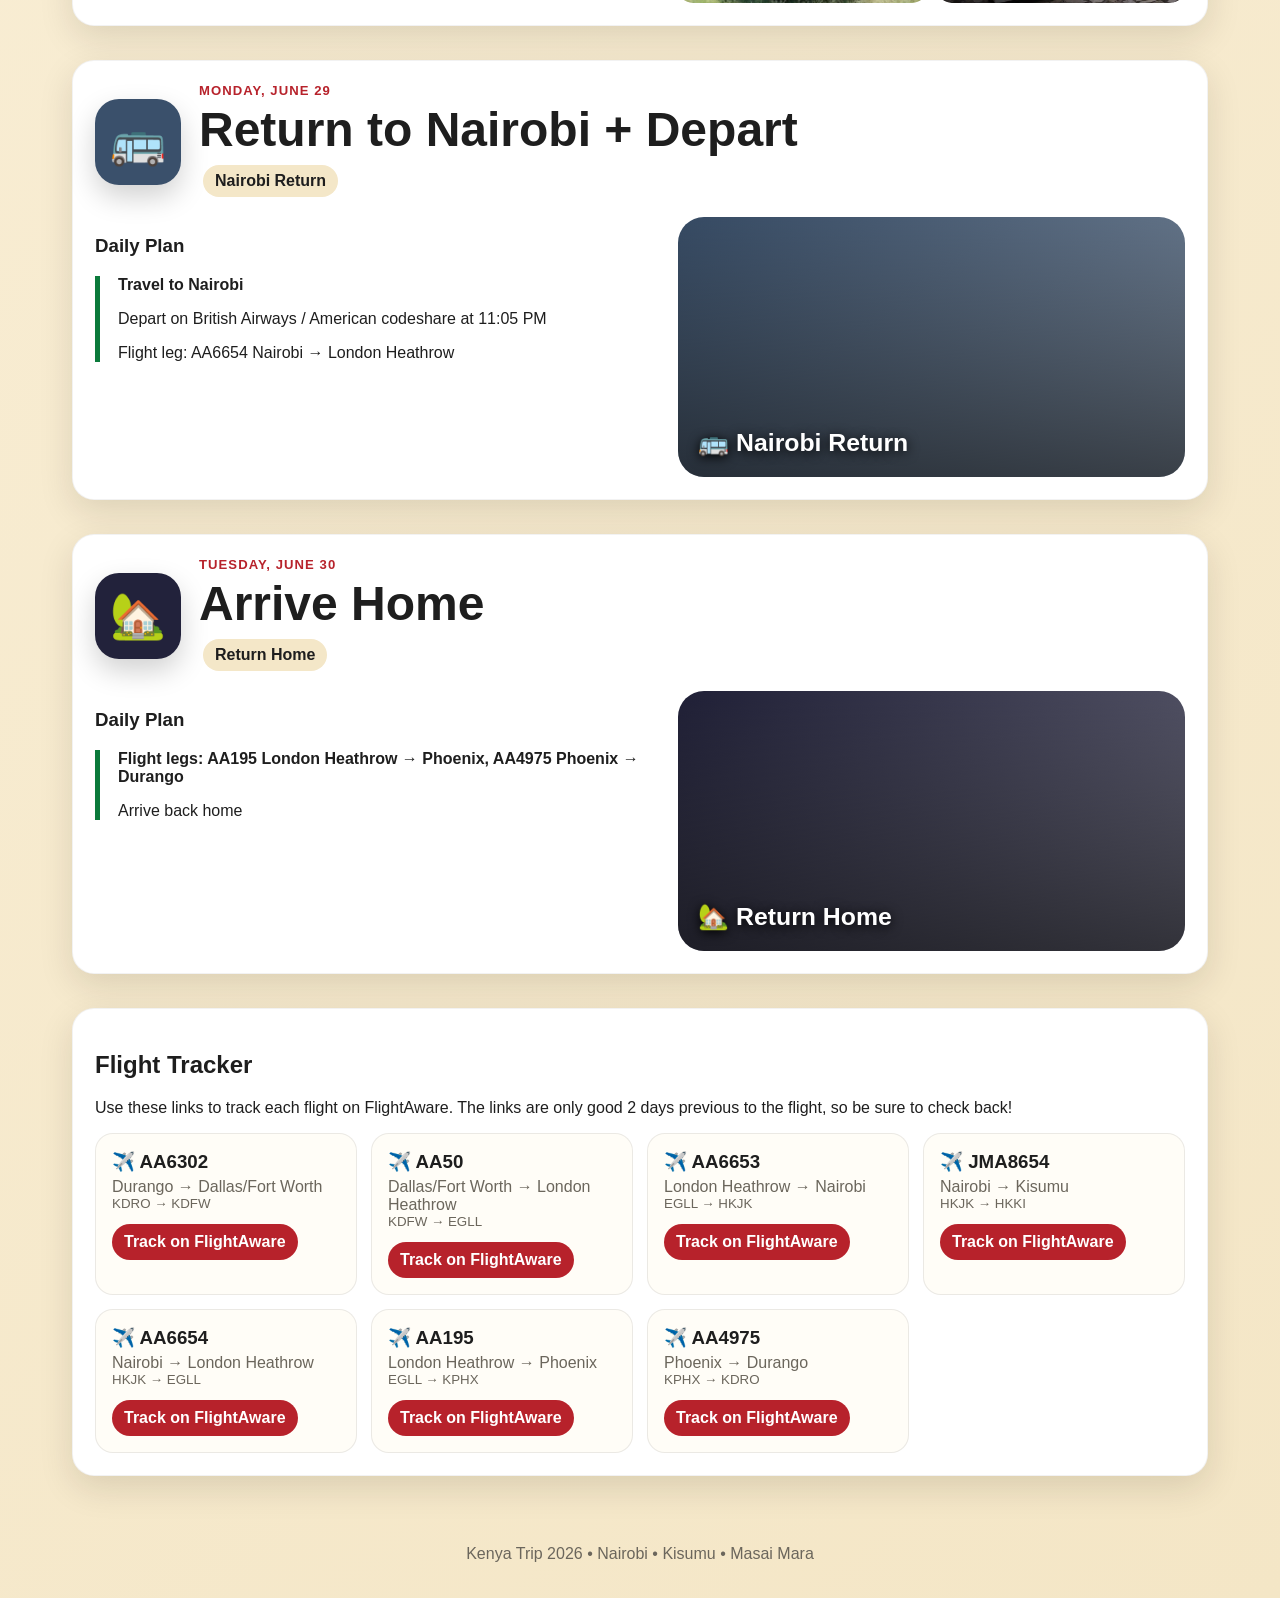
==== commit 52821fab: "Update index.html" ====
--- a/index.html
+++ b/index.html
@@ -1,4 +1,4 @@
-<!doctype html>
+e<!doctype html>
 <html lang="en">
 <head>
 <meta charset="utf-8">
@@ -115,7 +115,7 @@
   <div class="feature">
     <div>
       <h3>Daily Plan</h3>
-      <div class="timeline"><p><strong>Fly to Kisumu on Jambo Jet at 12:50 PM</strong></p><p>KFC lunch in Kisumu</p><p>Visit Ahero County Hospital</p><p>Fundi’s / skilled workers build House #1</p><p>Flight leg: JMA8654 Nairobi → Kisumu</p></div>
+      <div class="timeline"><p><strong>Fly to Kisumu on Jambo Jet at 12:50 PM</strong></p><p>KFC lunch in Kisumu</p><p>Visit Ahero County Hospital</p><p>House Build #1</p><p>Flight leg: JMA8654 Nairobi → Kisumu</p></div>
     </div>
       <div> <strong>🏥 Kisumu / Ahero</strong>
         <div class="photo-gallery">
@@ -131,7 +131,7 @@
     <div class="day-icon">🏠</div>
     <div>
       <div class="date">Wednesday, June 24</div>
-      <h2 class="day-title">House #2 + Hut-to-Hut Visitation</h2>
+      <h2 class="day-title">House Build #2 + Hut-to-Hut Visitation</h2>
       <span class="pill">House Build</span>
     </div>
   </div>
@@ -174,7 +174,7 @@
   <div class="feature">
     <div>
       <h3>Daily Plan</h3>
-      <div class="timeline"><p><strong>Kisumu souvenir shopping and lunch</strong></p><p>Visit the Equator</p><p>Fundi’s / skilled workers build House #4</p></div>
+      <div class="timeline"><p><strong>Kisumu souvenir shopping and lunch</strong></p><p>Visit the Equator</p><p>House Build #4</p></div>
     </div>
     <div> <strong>🌍 Equator Visit</strong>
         <div class="photo-gallery">
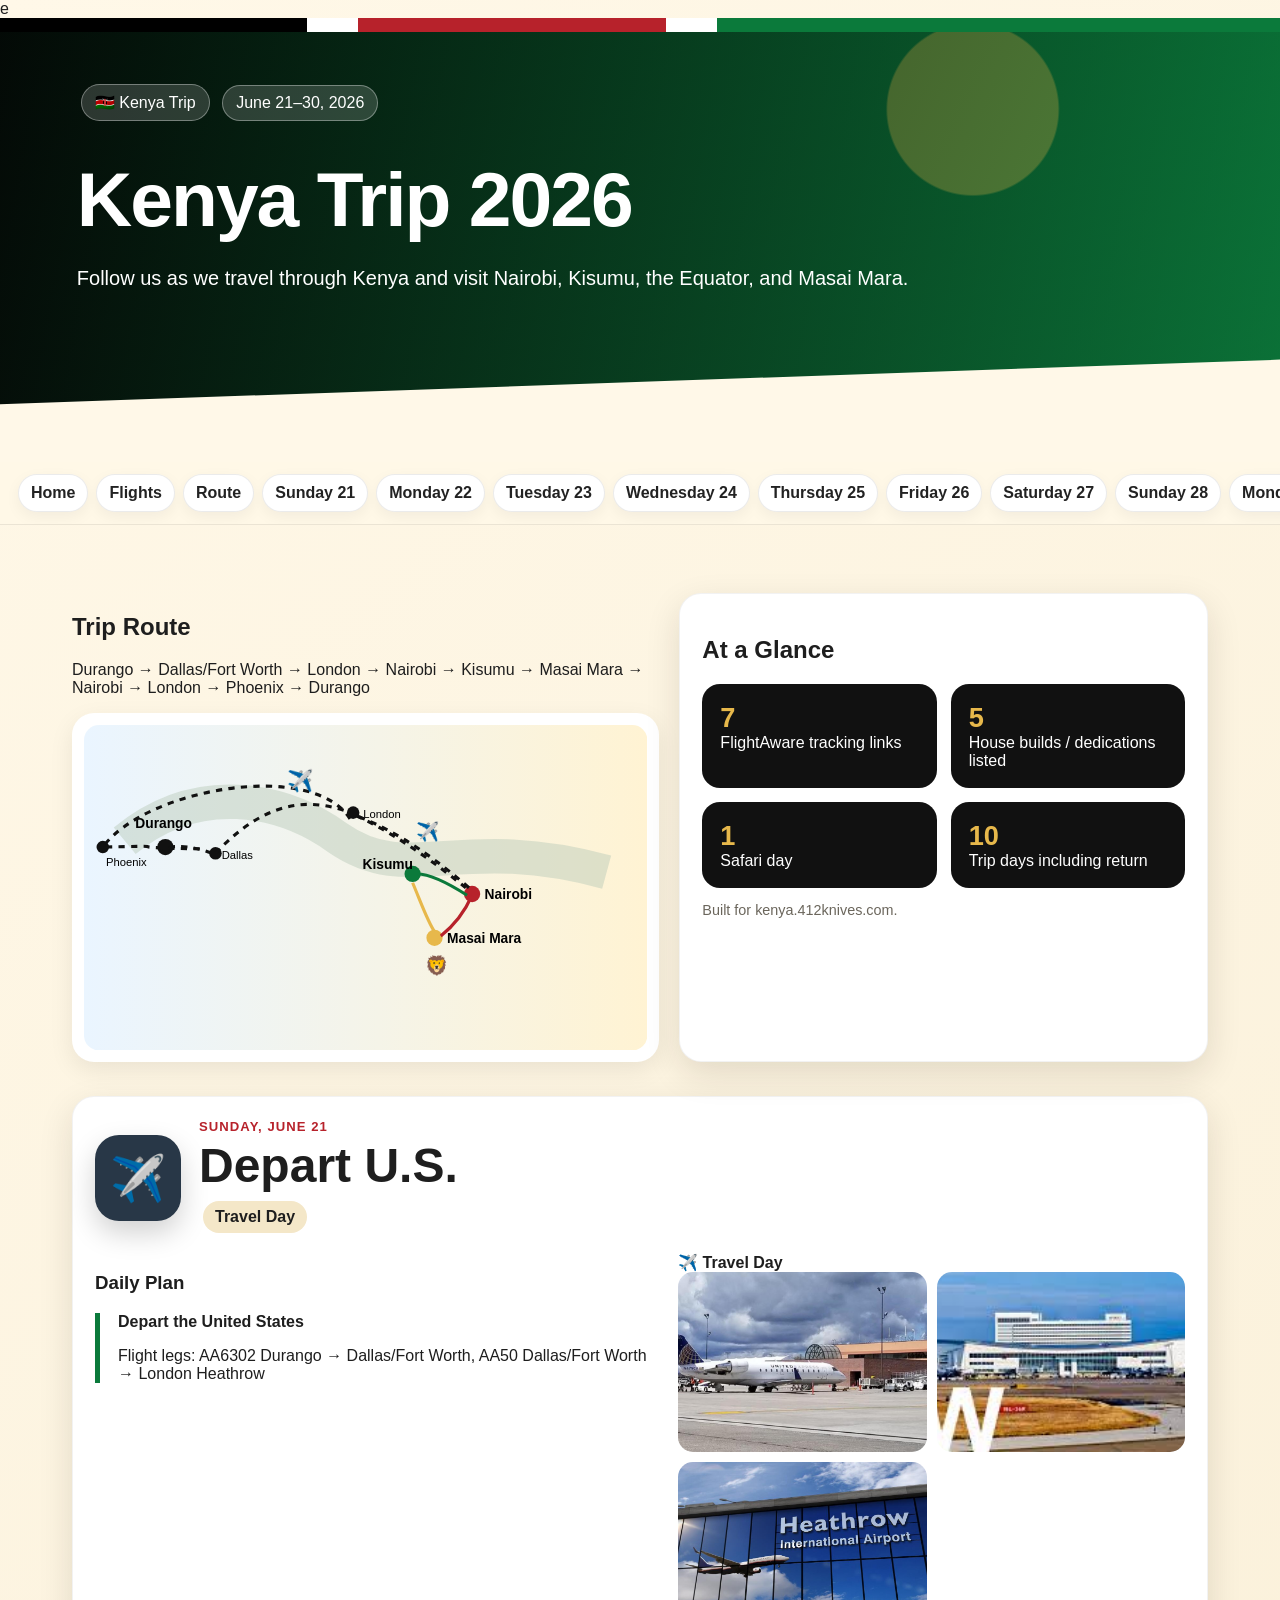
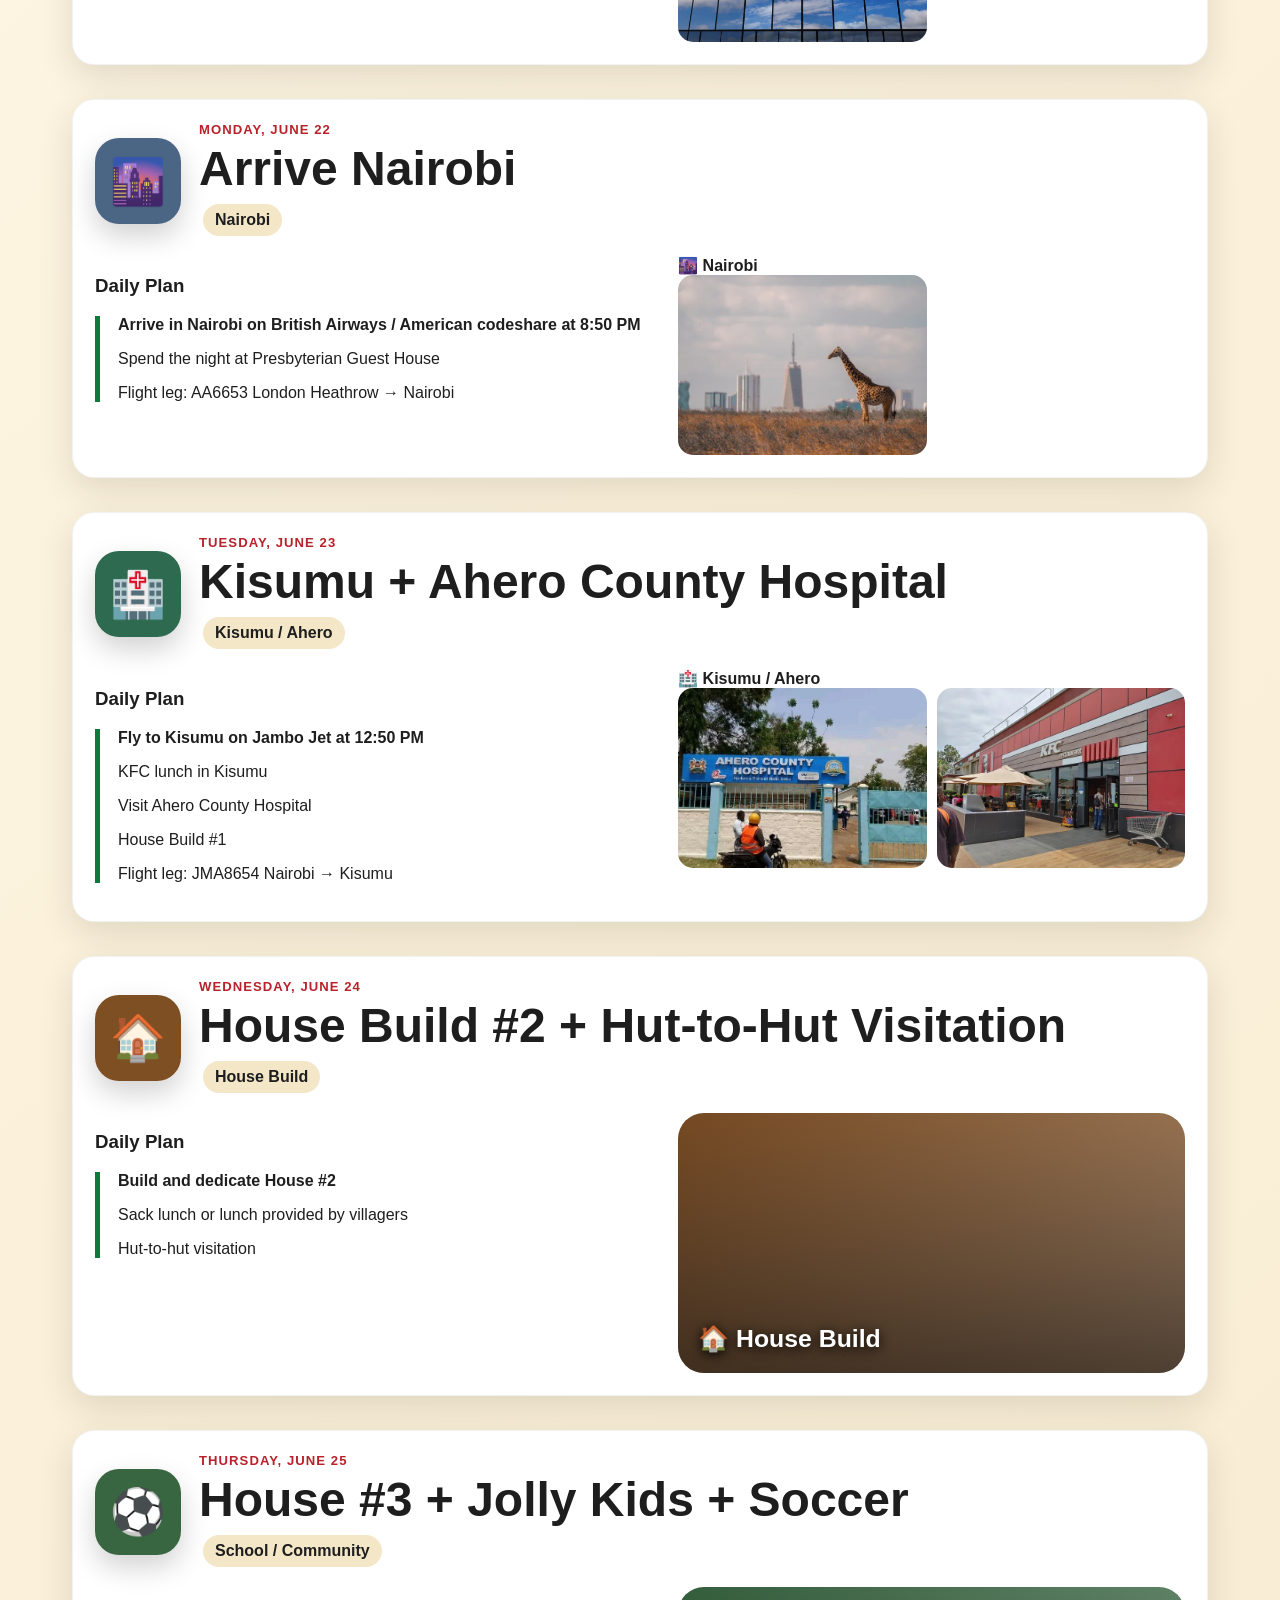
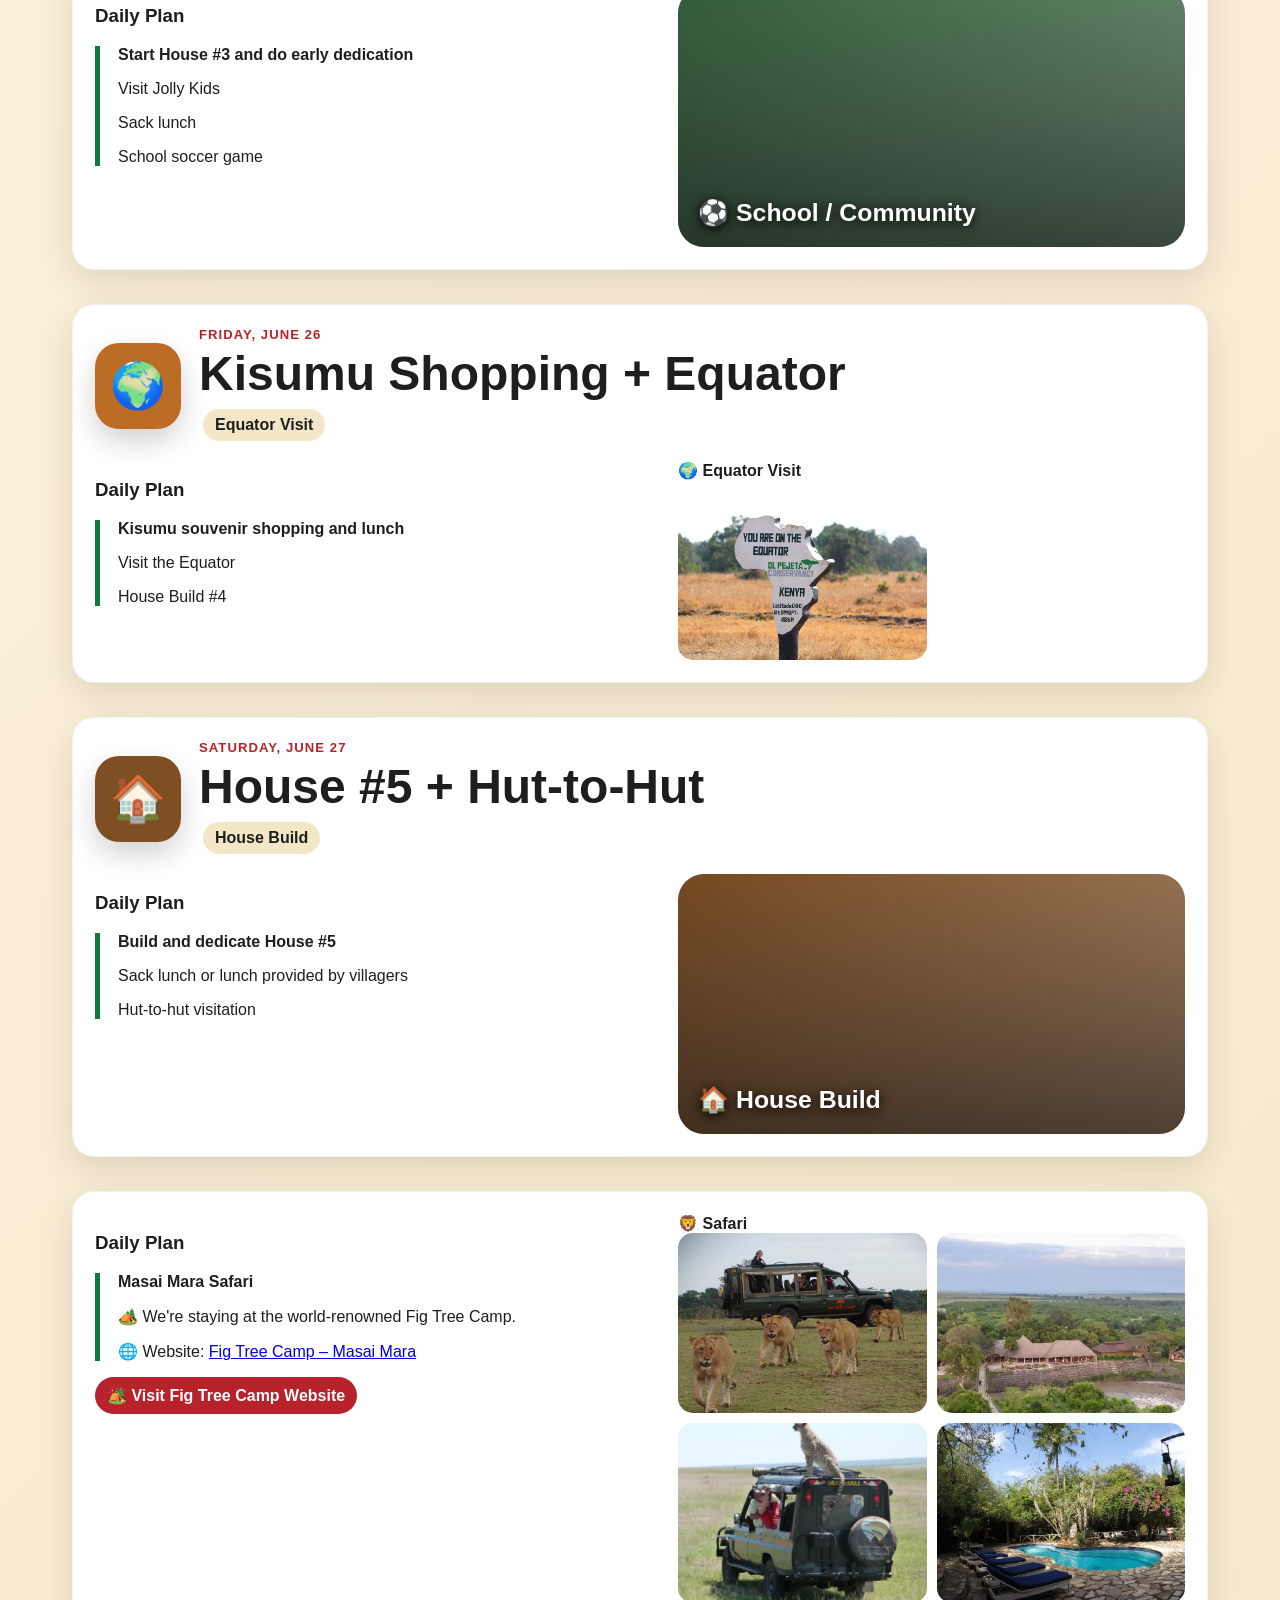
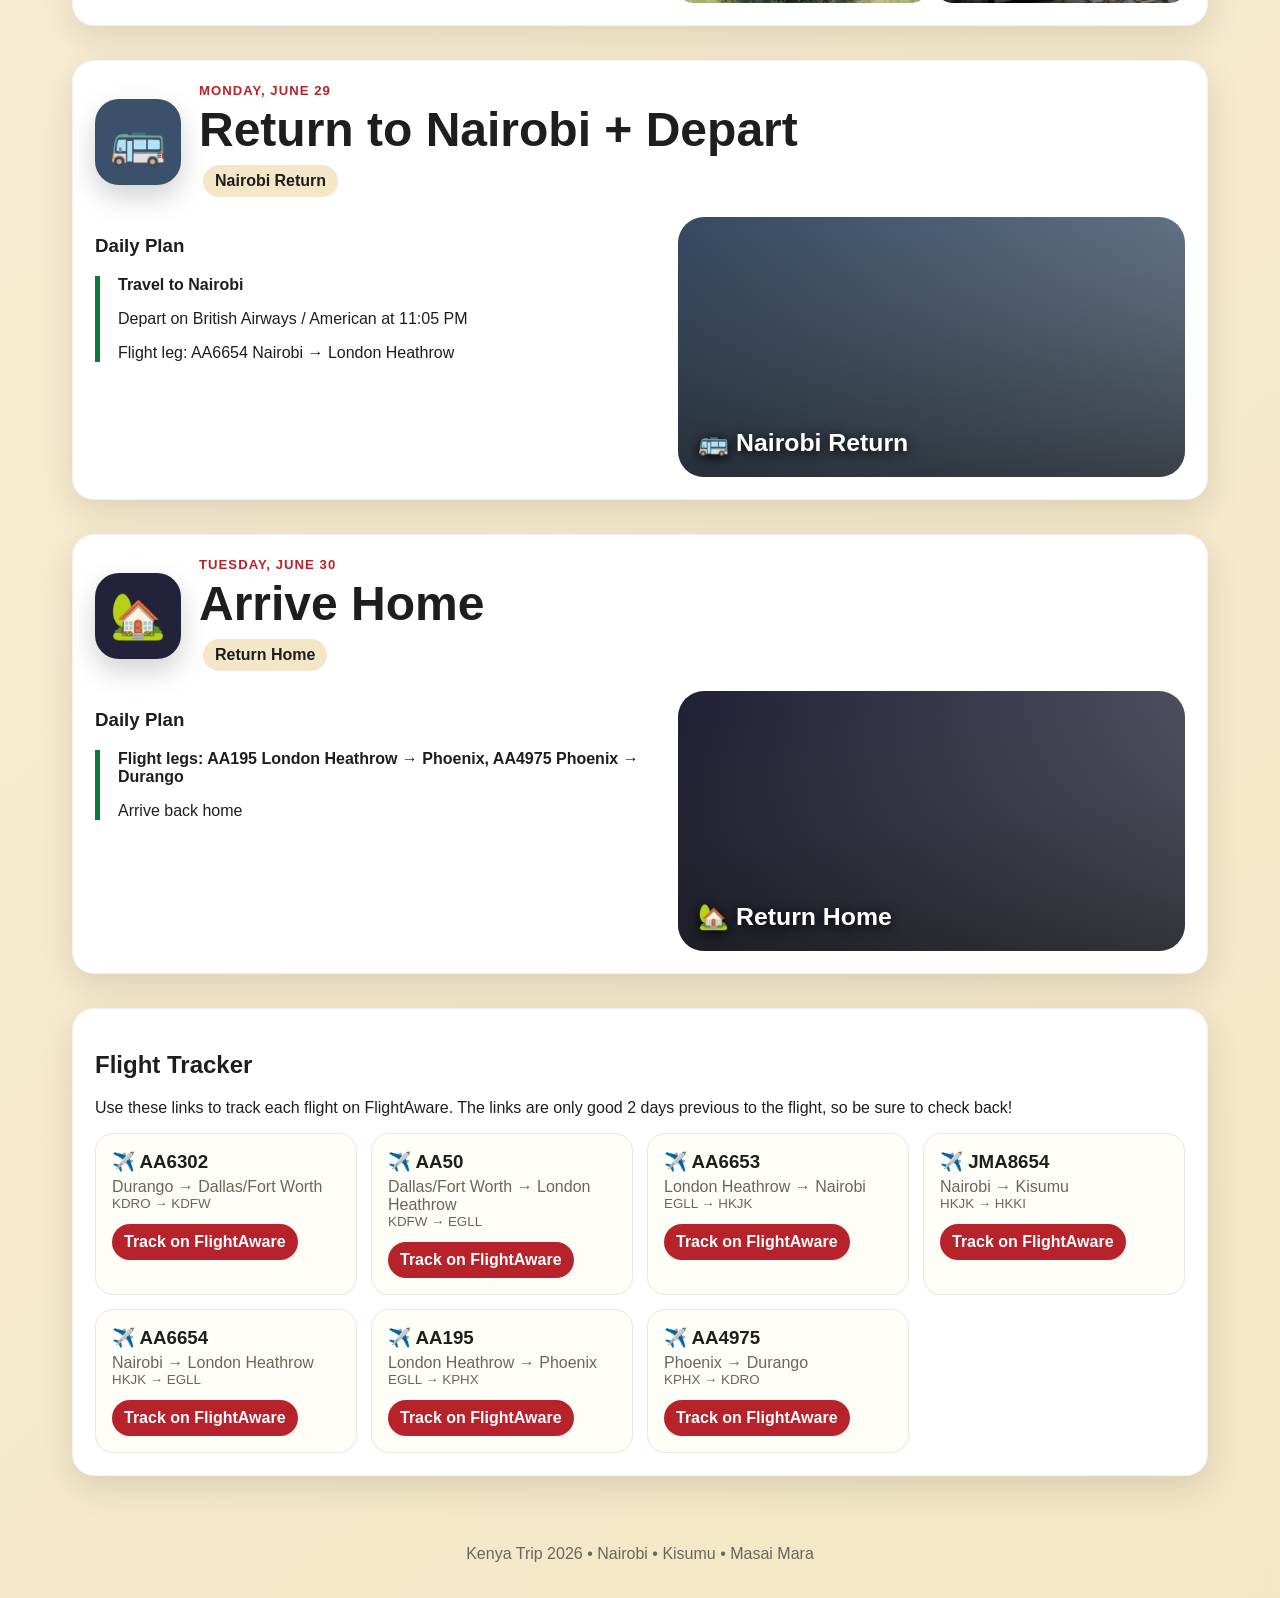
==== commit 252eb5ab: "Update index.html" ====
--- a/index.html
+++ b/index.html
@@ -248,7 +248,7 @@
   <div class="feature">
     <div>
       <h3>Daily Plan</h3>
-      <div class="timeline"><p><strong>Travel to Nairobi</strong></p><p>Depart on British Airways / American codeshare at 11:05 PM</p><p>Flight leg: AA6654 Nairobi → London Heathrow</p></div>
+      <div class="timeline"><p><strong>Travel to Nairobi</strong></p><p>Depart on British Airways / American at 11:05 PM</p><p>Flight leg: AA6654 Nairobi → London Heathrow</p></div>
     </div>
     <div class="photo"><strong>🚌 Nairobi Return</strong></div>
   </div>
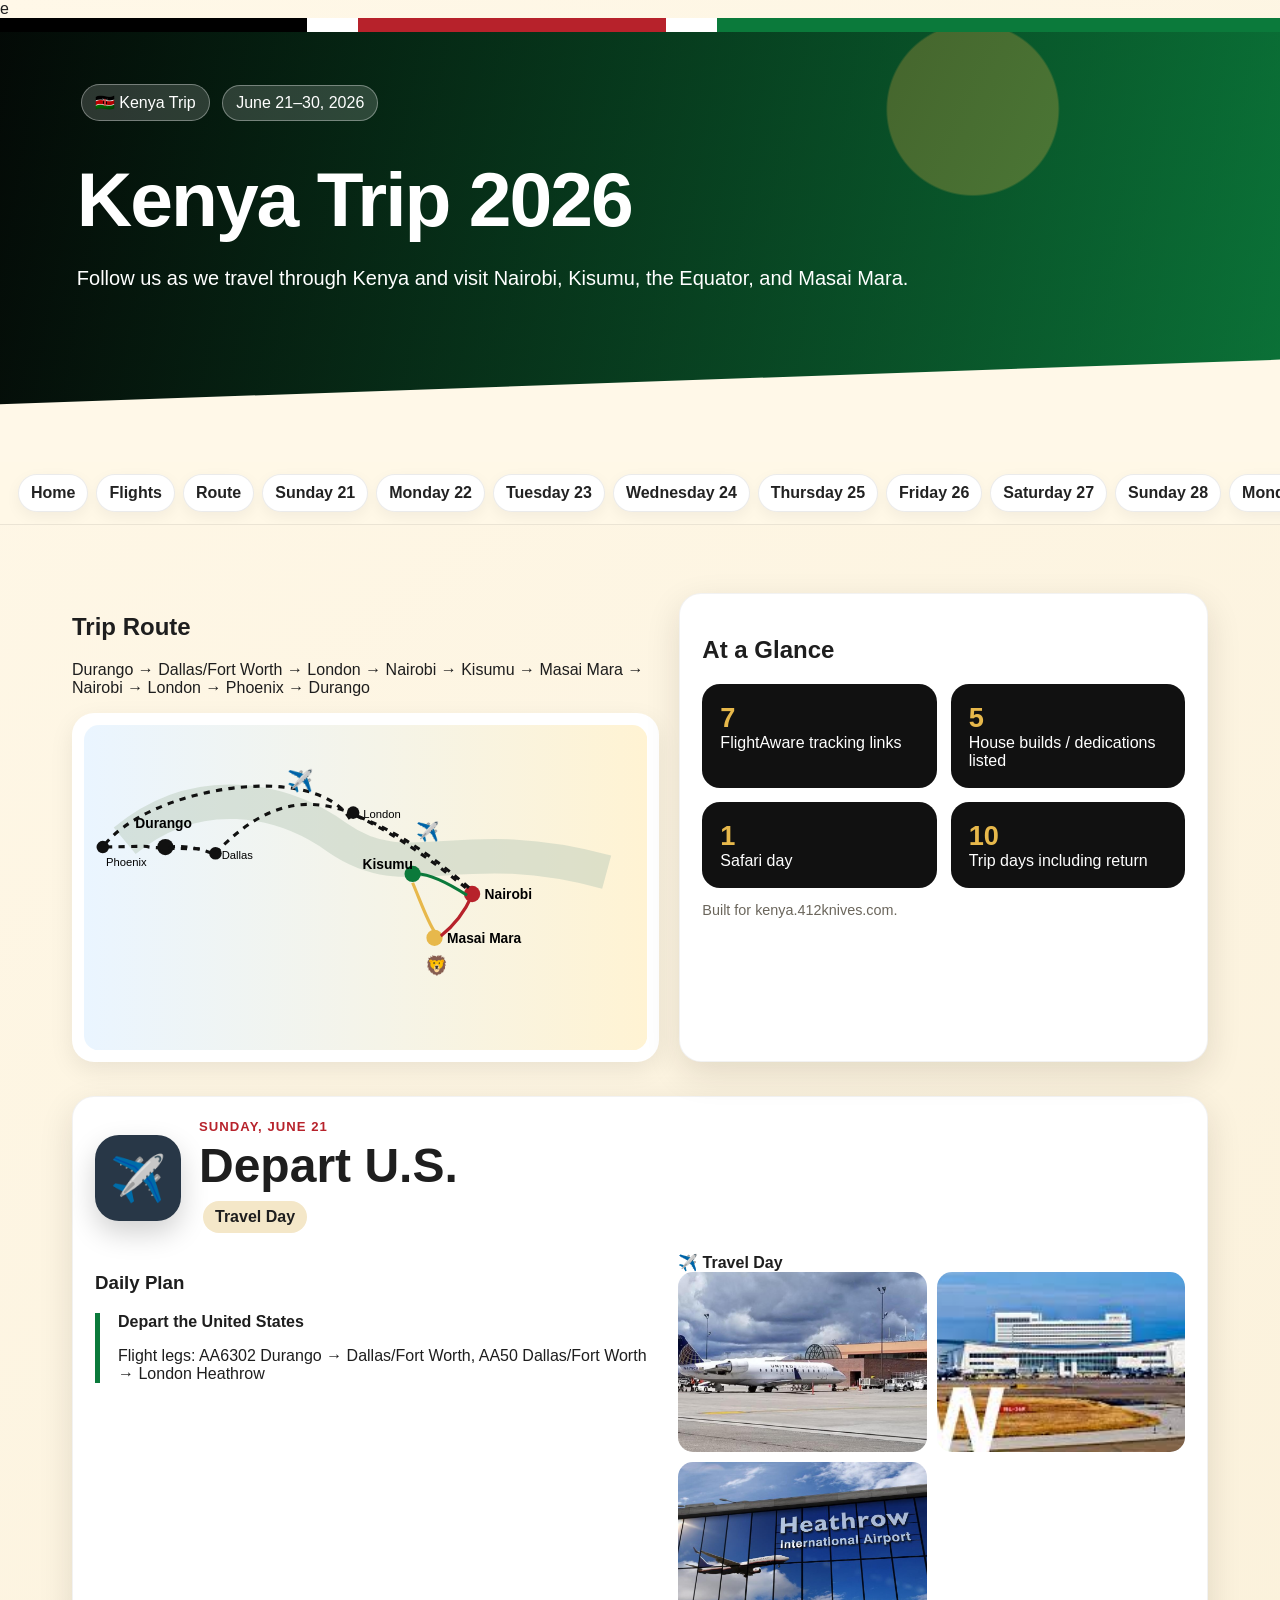
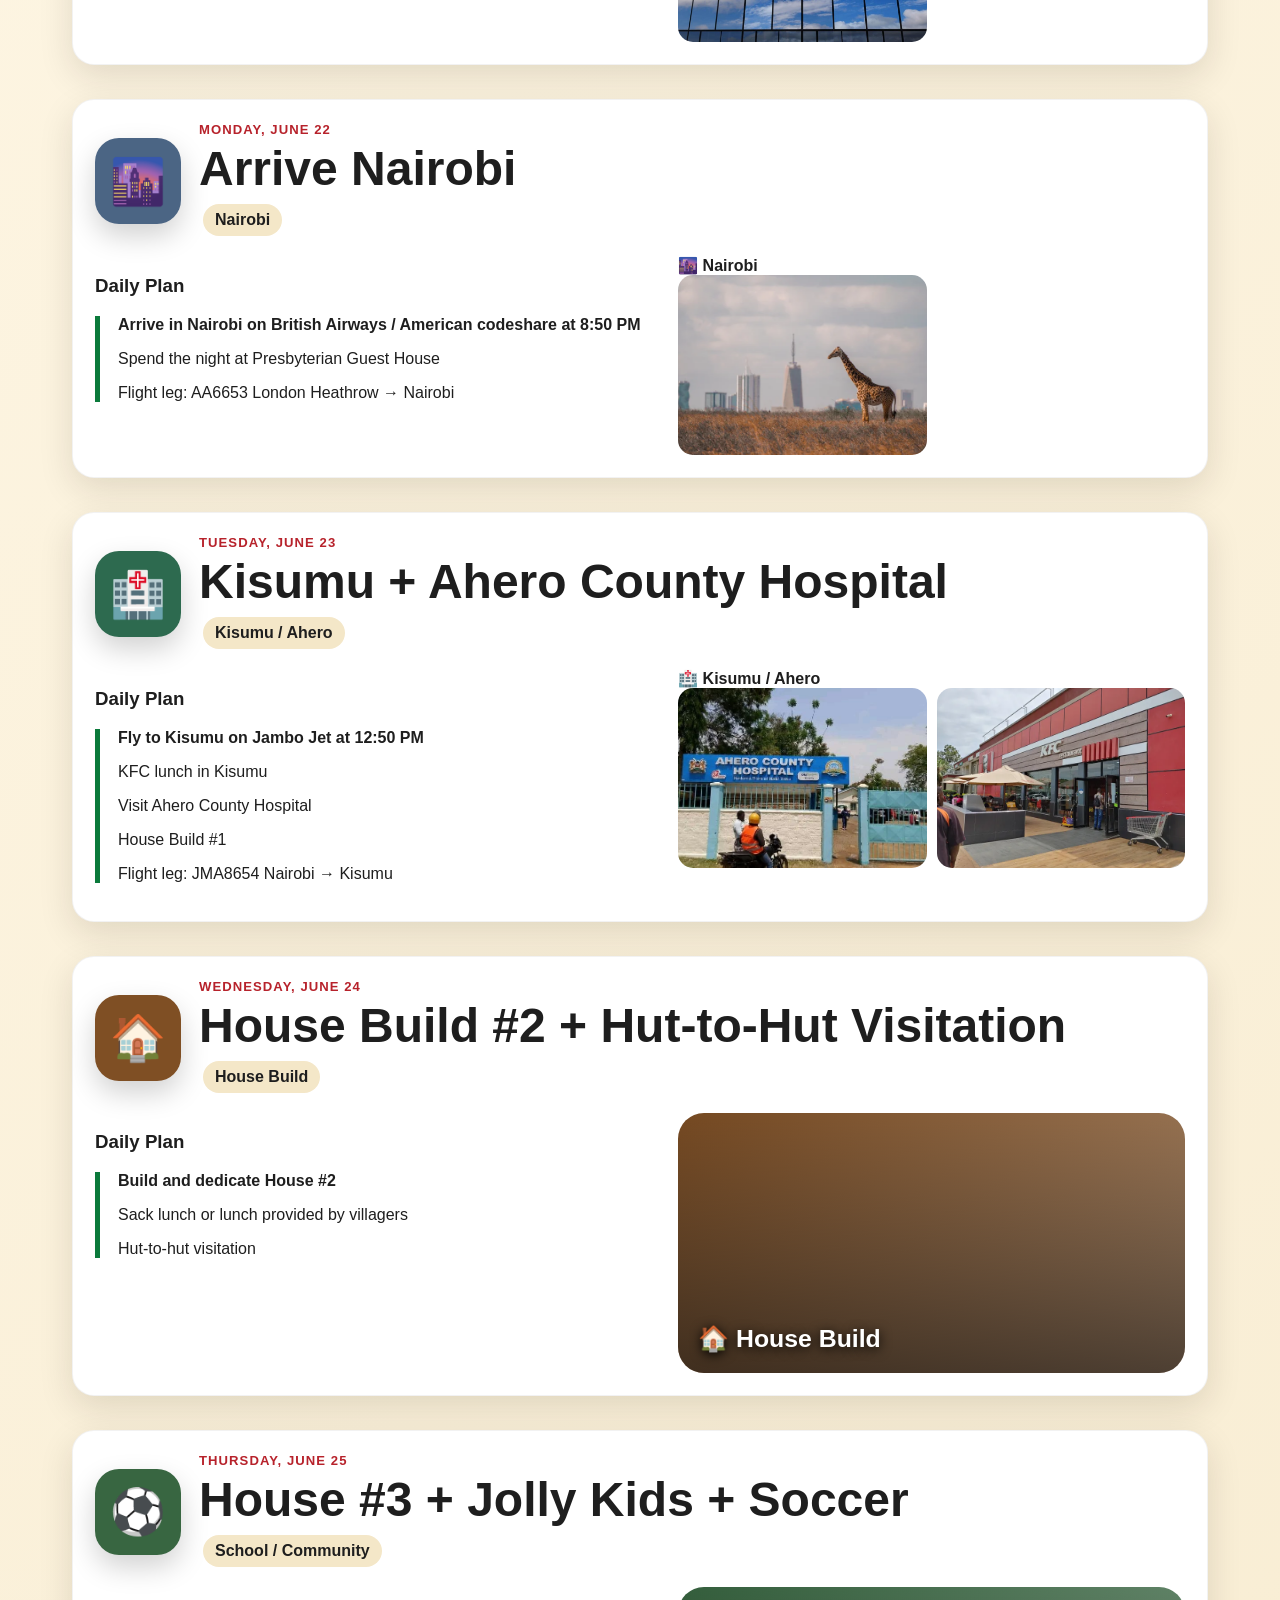
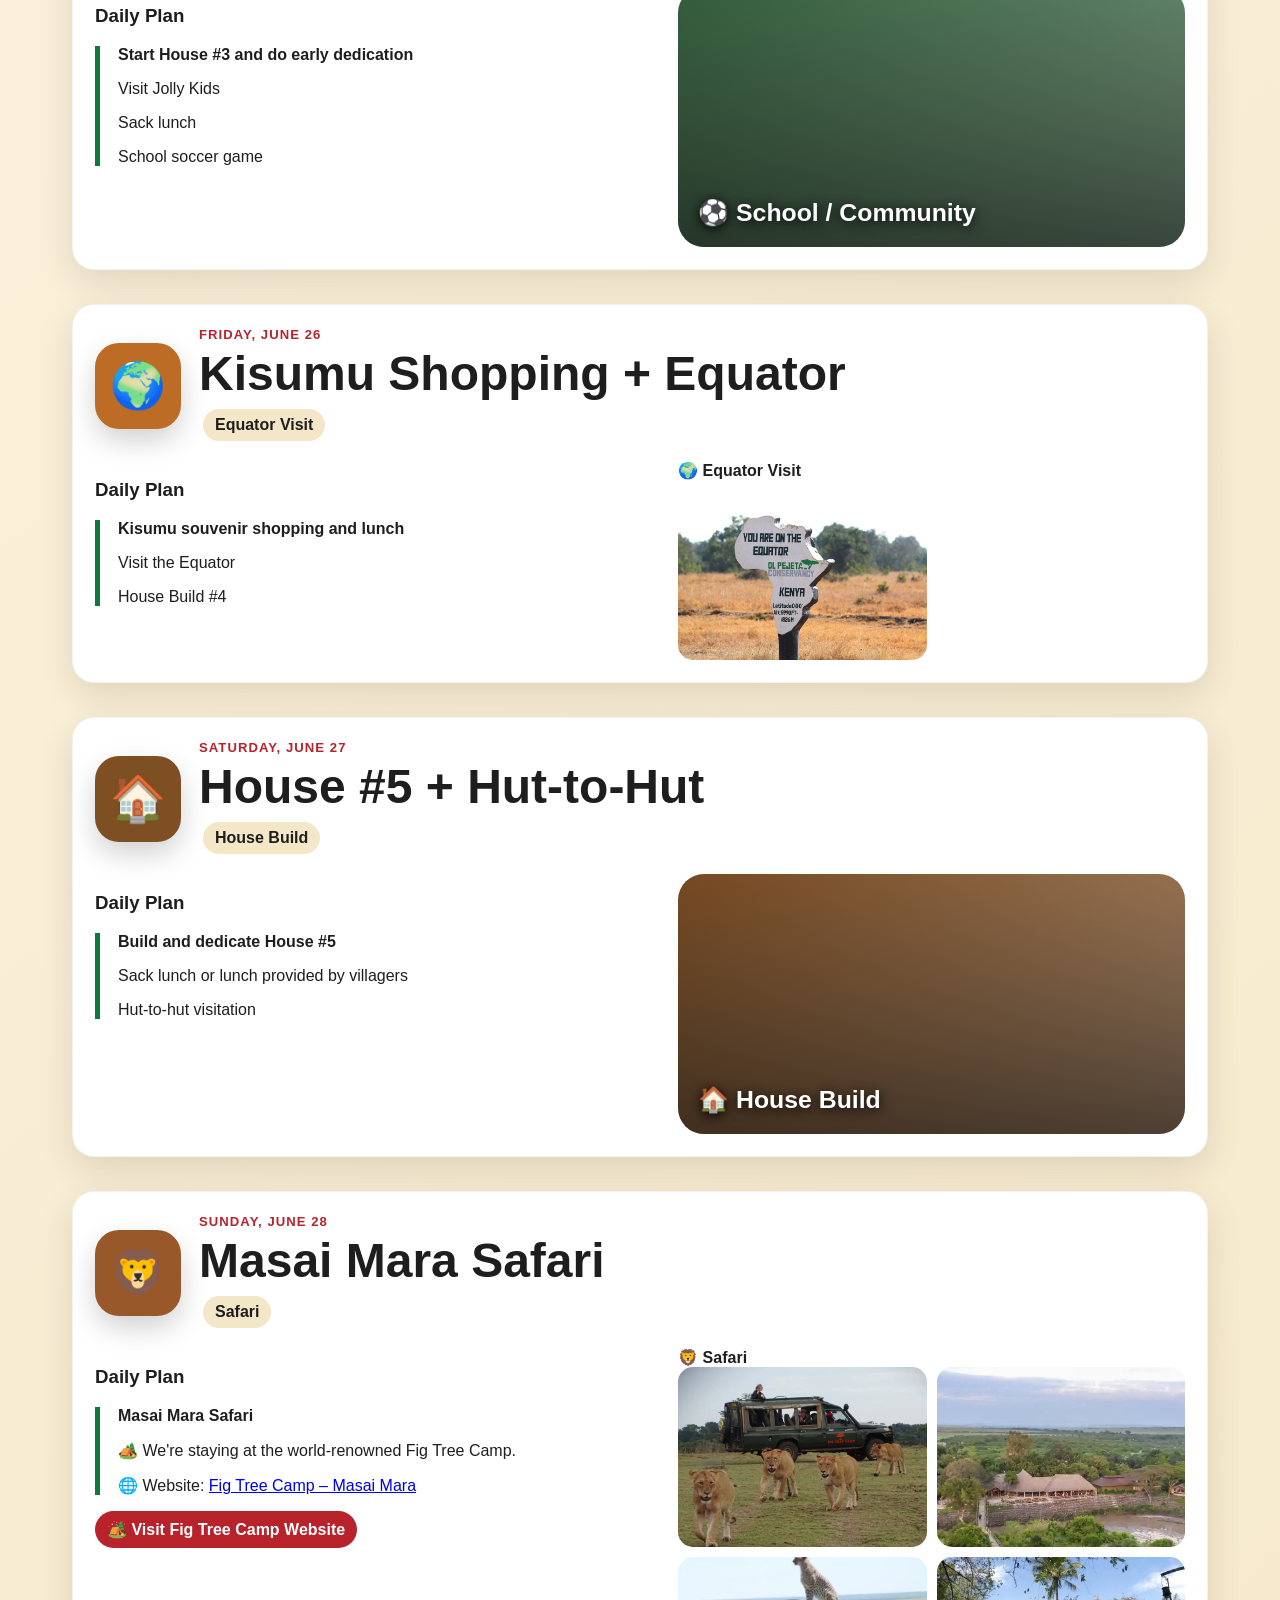
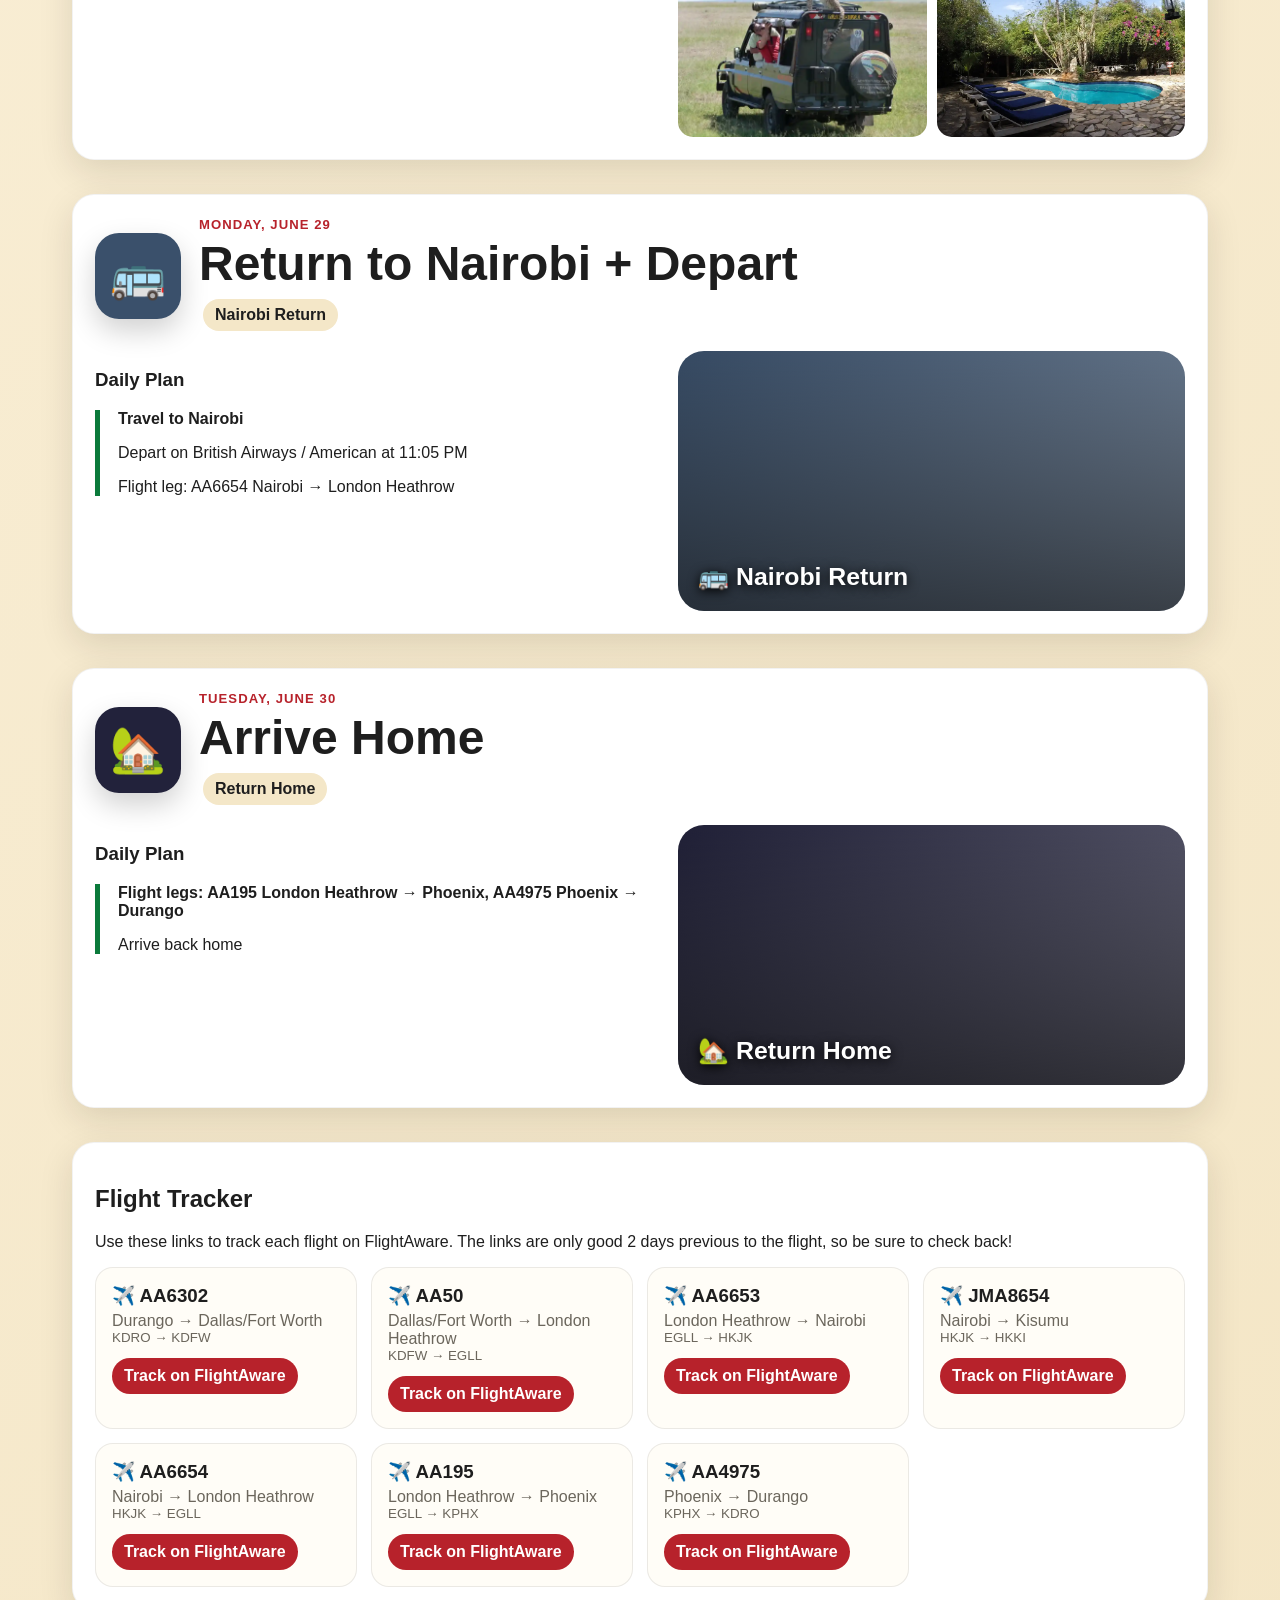
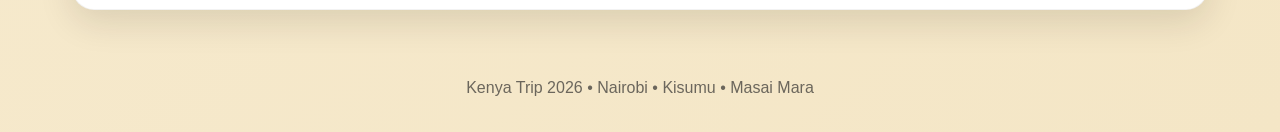
==== commit f3e033ef: "Update index.html" ====
--- a/index.html
+++ b/index.html
@@ -203,6 +203,14 @@
 </section>
 
 <section class="day-section card" id="day8" style="--day:#99582a">  
+  <div class="day-head">
+    <div class="day-icon">🦁</div>
+    <div>
+      <div class="date">Sunday, June 28</div>
+      <h2 class="day-title">Masai Mara Safari</h2>
+      <span class="pill">Safari</span>
+    </div>
+  </div>
 <div class="feature">
     <div>
         <h3>Daily Plan</h3>
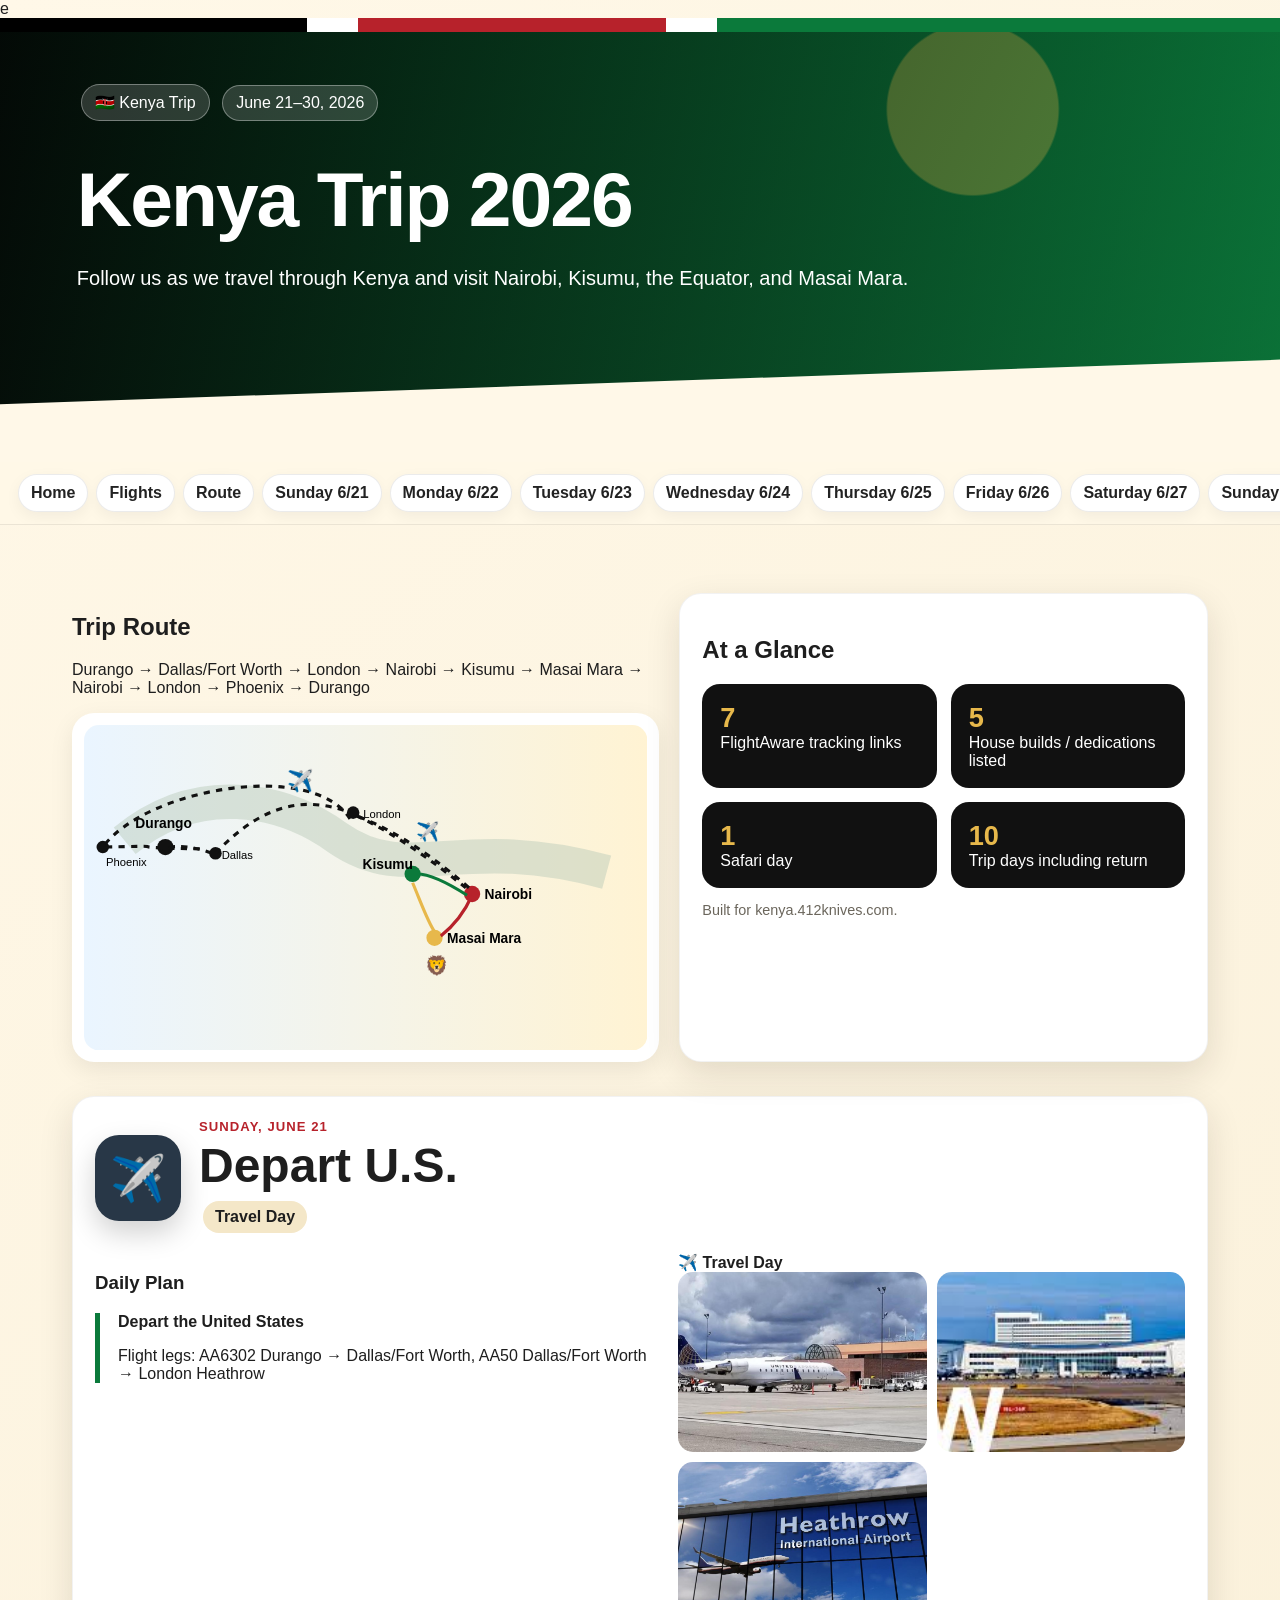
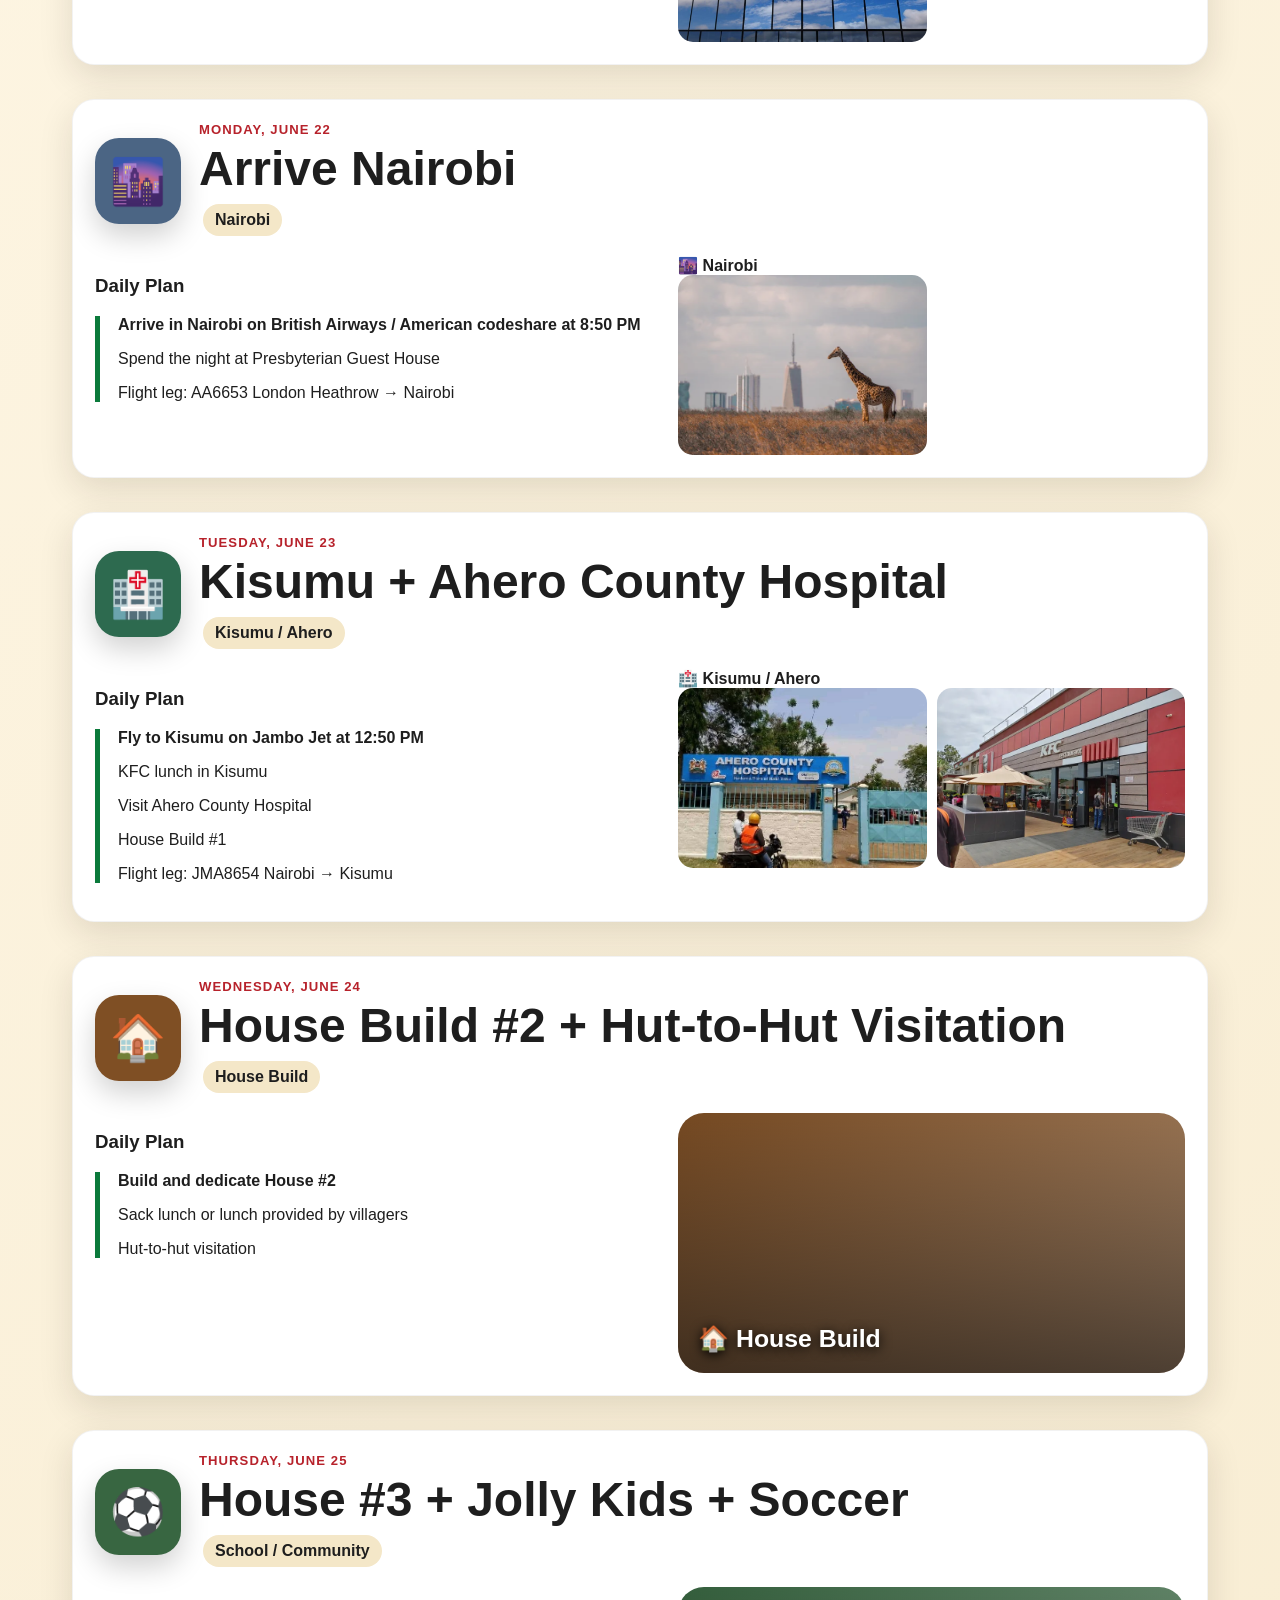
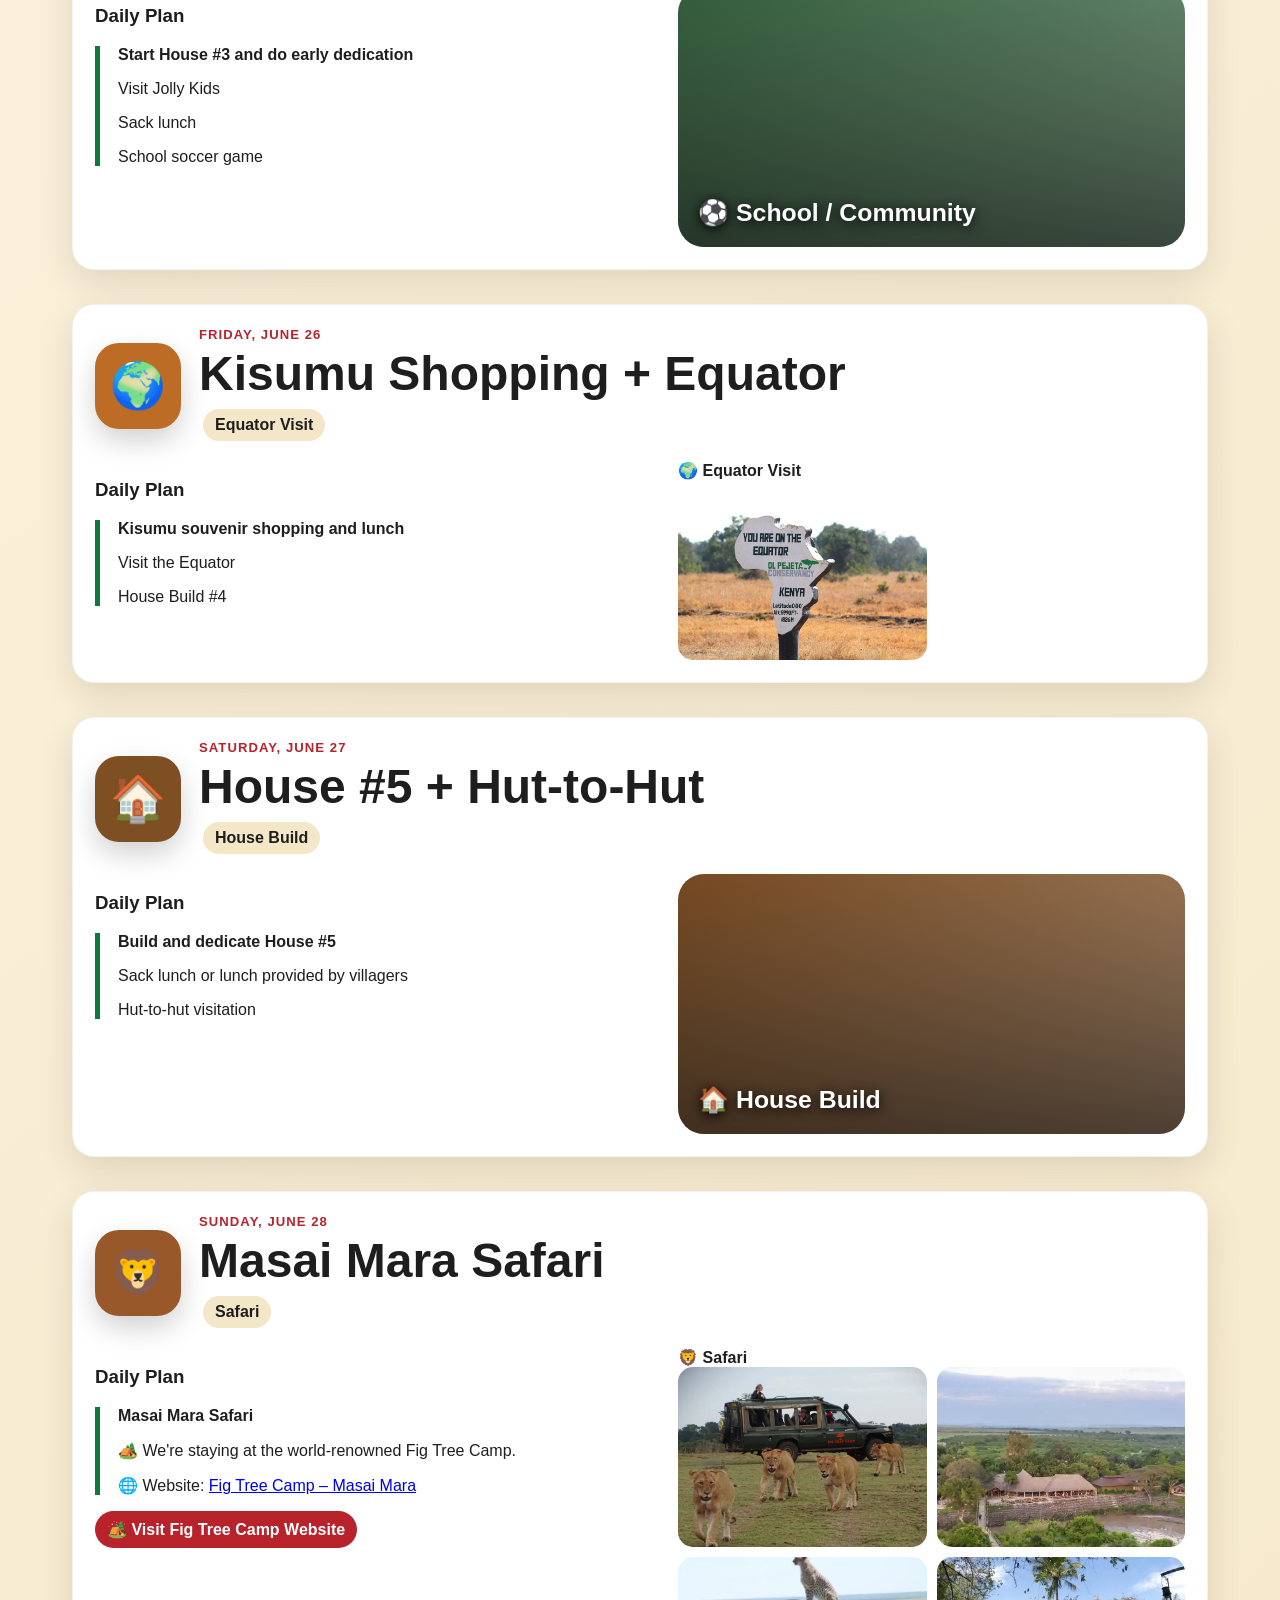
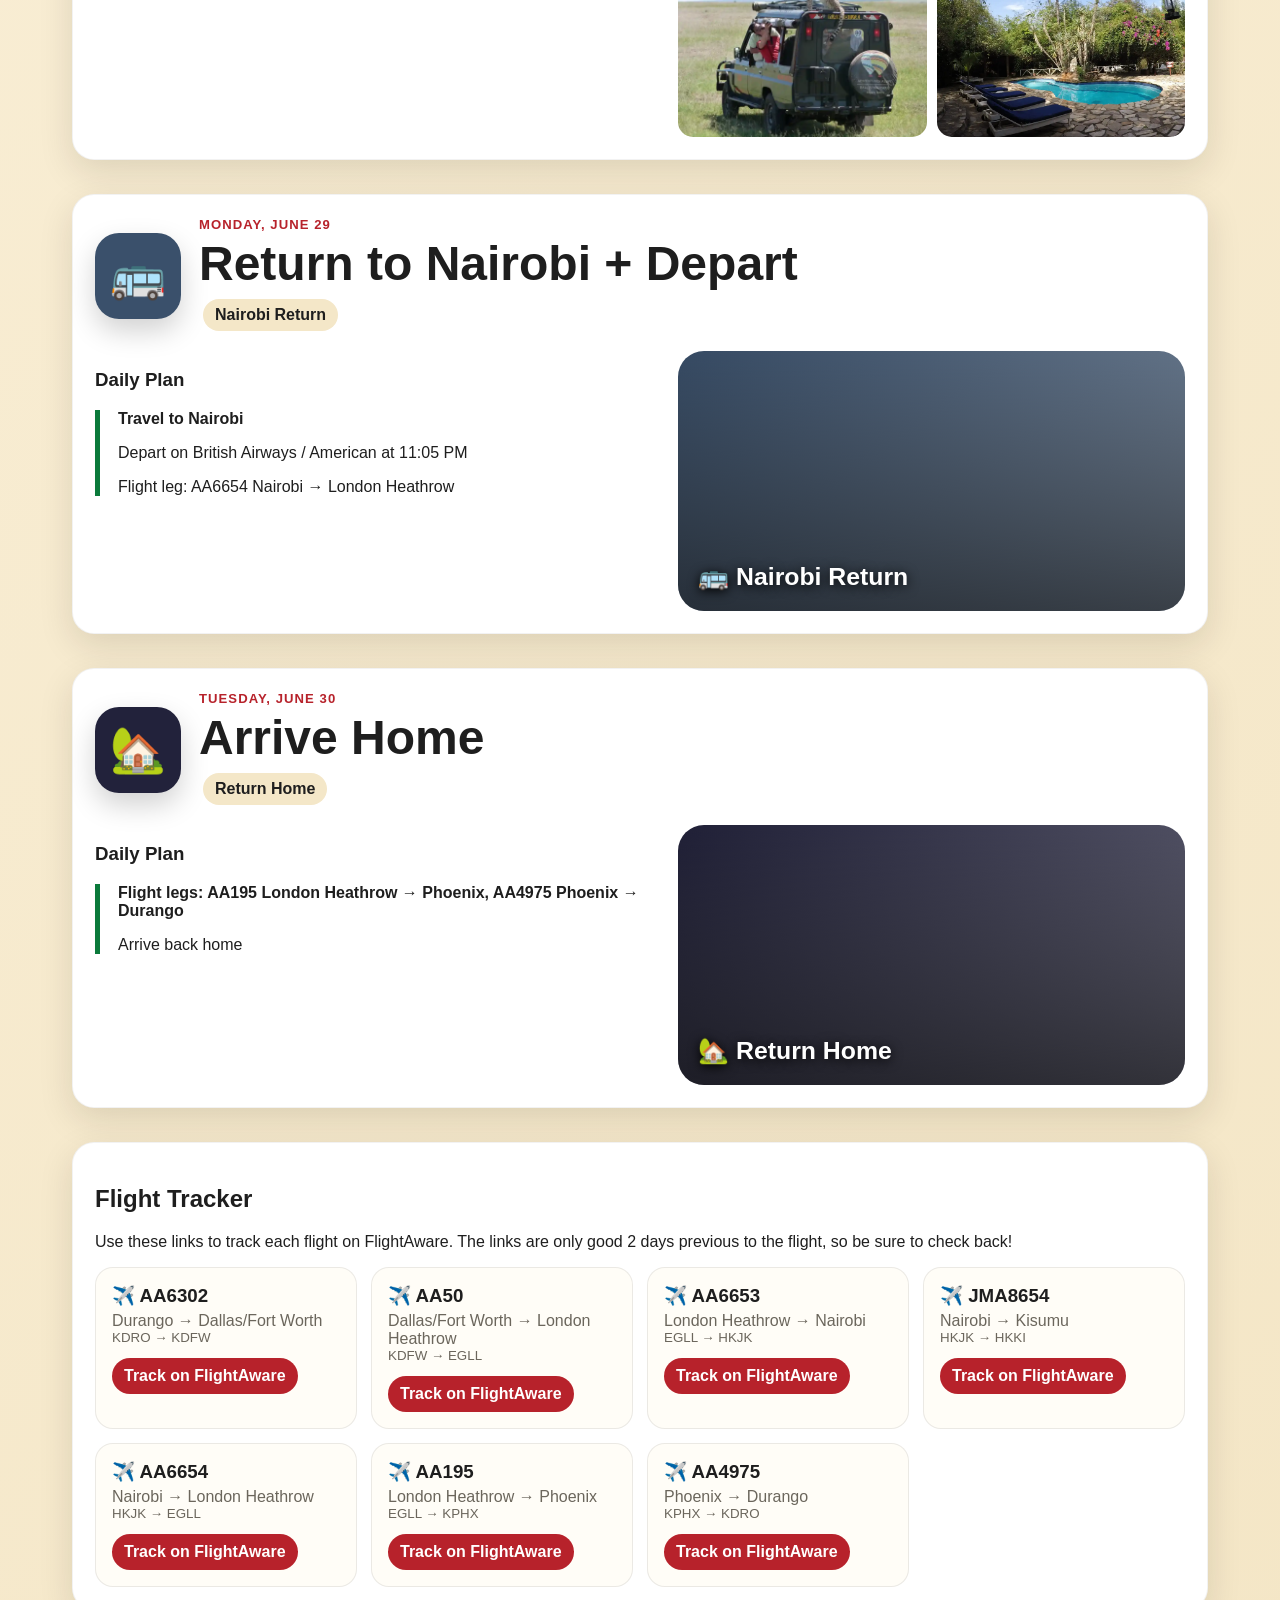
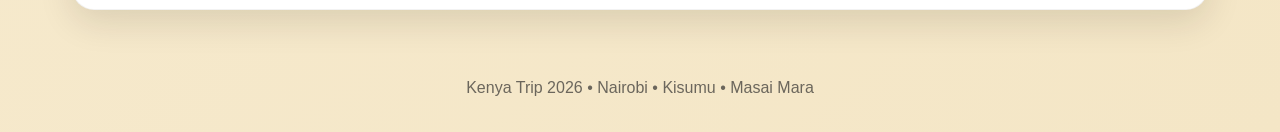
==== commit 2421678b: "Update index.html" ====
--- a/index.html
+++ b/index.html
@@ -14,7 +14,7 @@
   <h1>Kenya Trip 2026</h1>
   <p>Follow us as we travel through Kenya and visit Nairobi, Kisumu, the Equator, and Masai Mara.</p>
 </section>
-<nav><a href="#top">Home</a><a href="#flights">Flights</a><a href="#route">Route</a><a href="#day1">Sunday 21</a><a href="#day2">Monday 22</a><a href="#day3">Tuesday 23</a><a href="#day4">Wednesday 24</a><a href="#day5">Thursday 25</a><a href="#day6">Friday 26</a><a href="#day7">Saturday 27</a><a href="#day8">Sunday 28</a><a href="#day9">Monday 29</a><a href="#day10">Tuesday 30</a></nav>
+<nav><a href="#top">Home</a><a href="#flights">Flights</a><a href="#route">Route</a><a href="#day1">Sunday 6/21</a><a href="#day2">Monday 6/22</a><a href="#day3">Tuesday 6/23</a><a href="#day4">Wednesday 6/24</a><a href="#day5">Thursday 6/25</a><a href="#day6">Friday 6/26</a><a href="#day7">Saturday 6/27</a><a href="#day8">Sunday 6/28</a><a href="#day9">Monday 6/29</a><a href="#day10">Tuesday 6/30</a></nav>
 <main class="wrap">
   <section class="feature" id="route" style="margin-top:34px">
     <div>
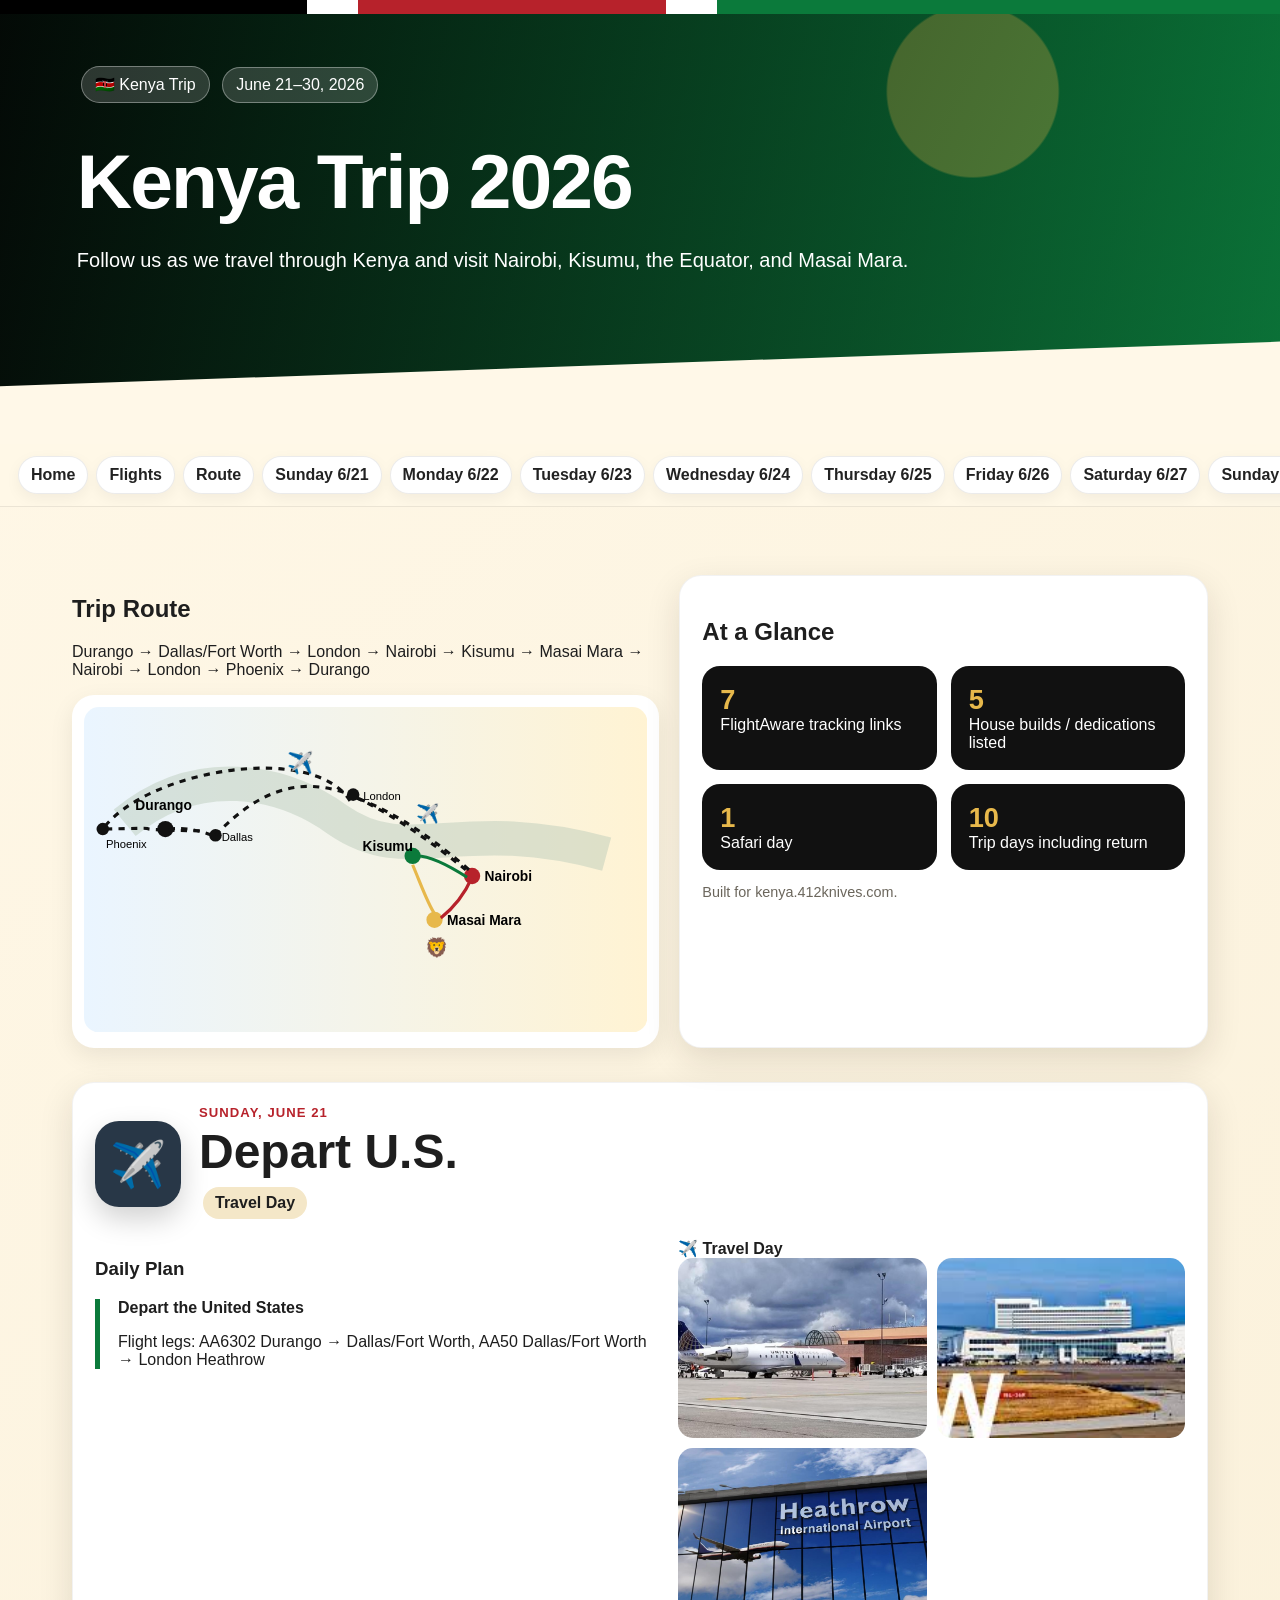
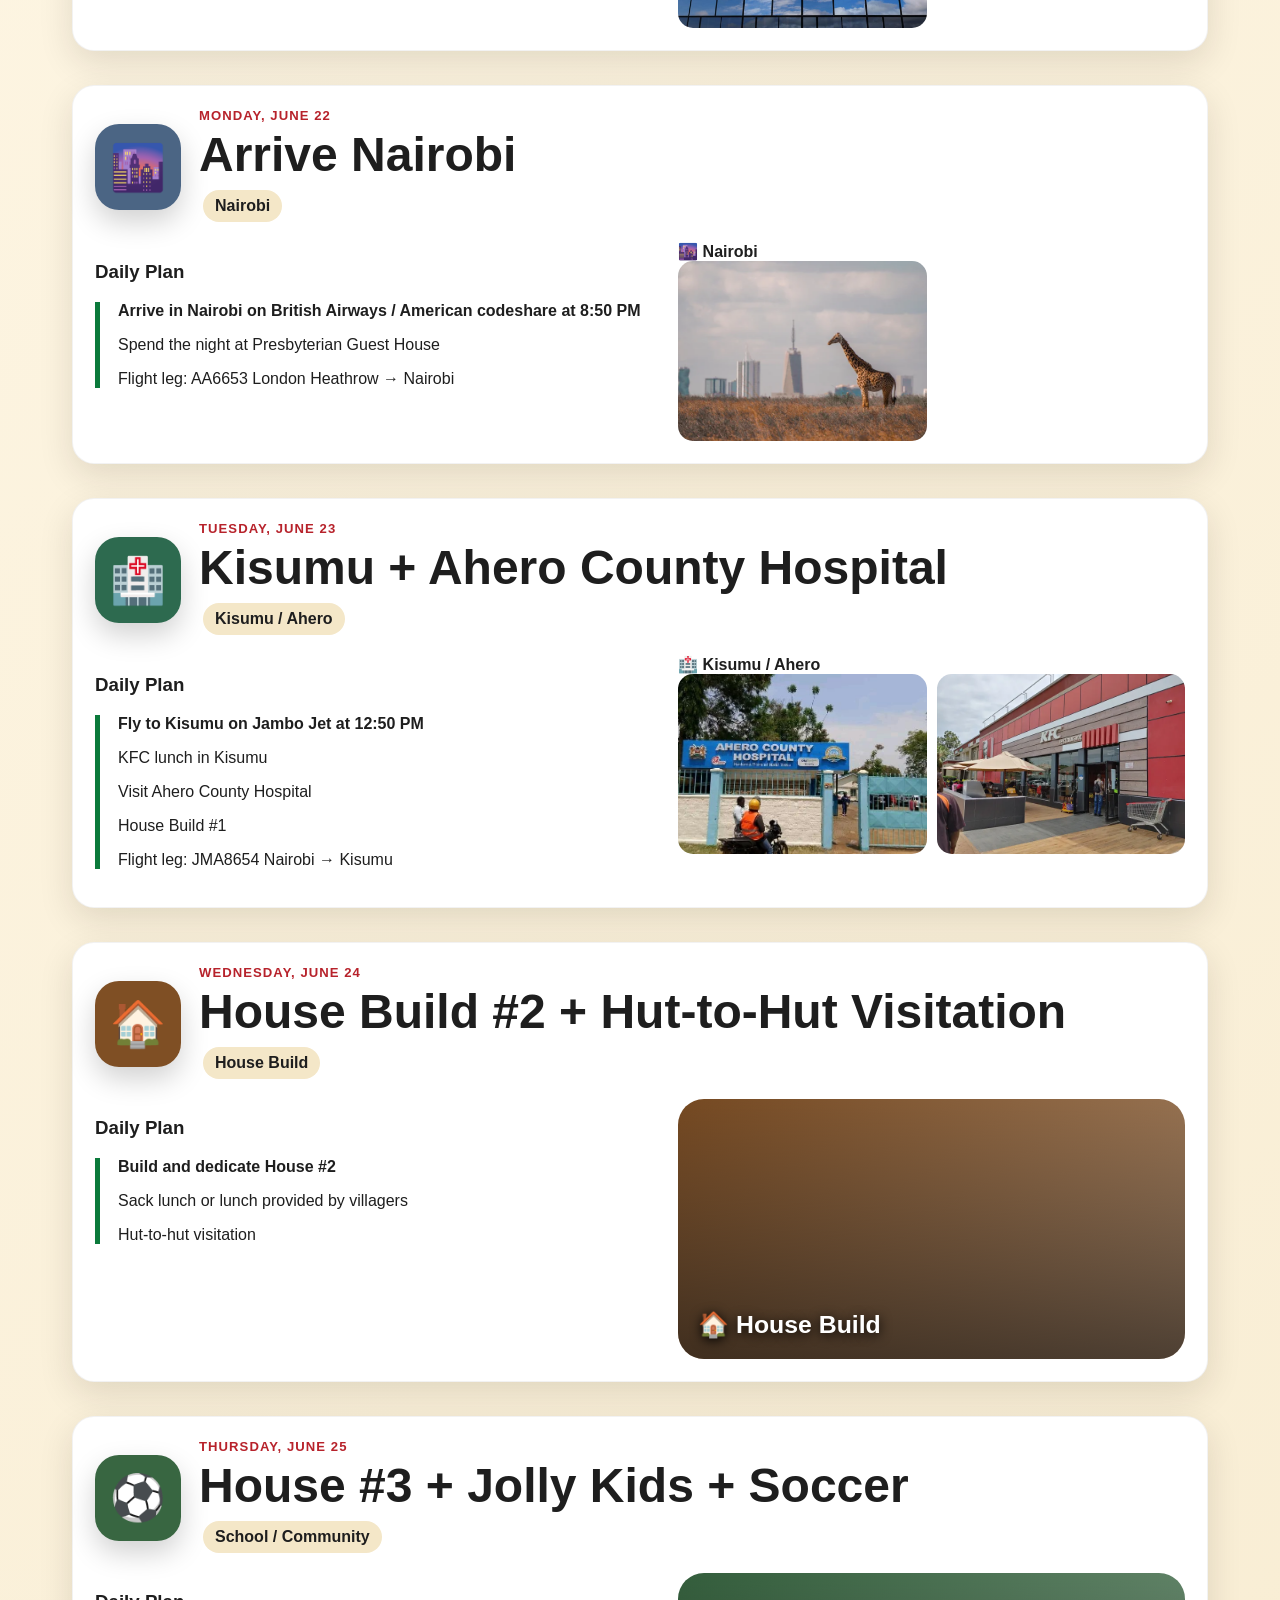
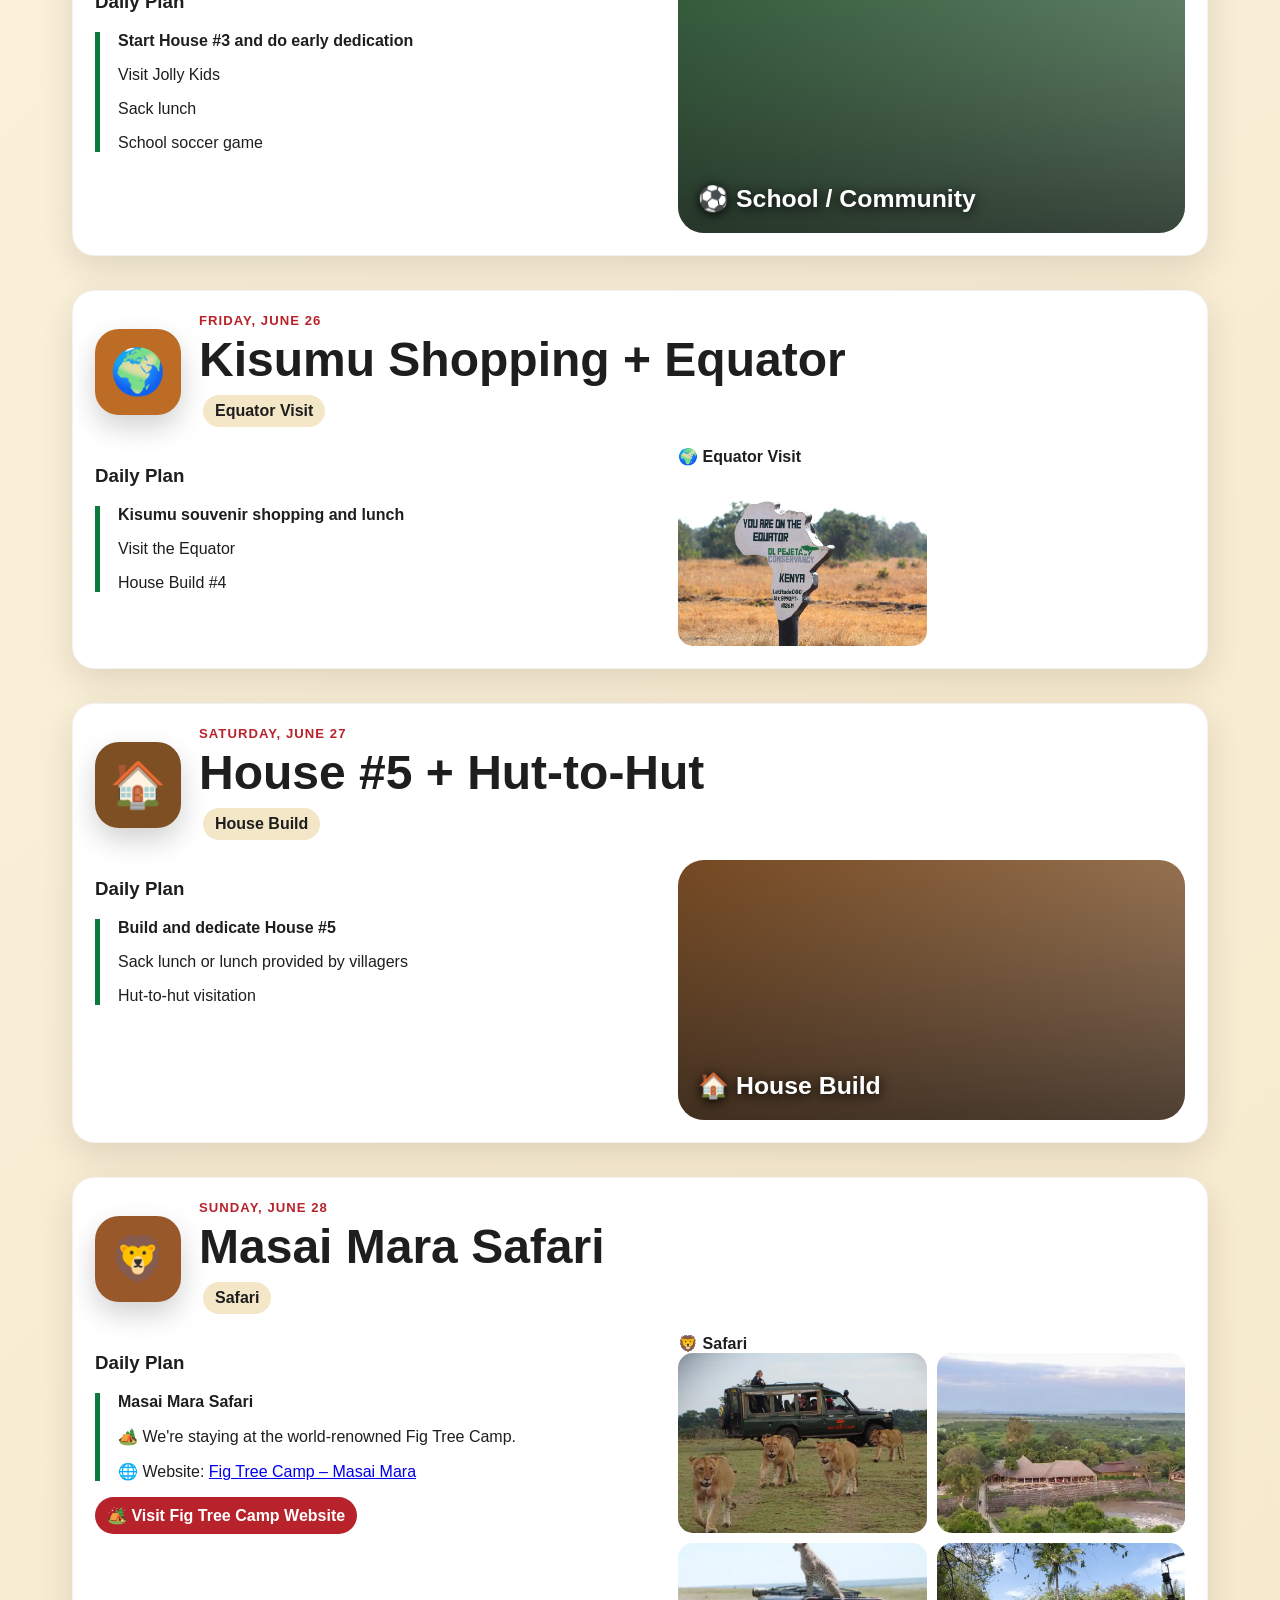
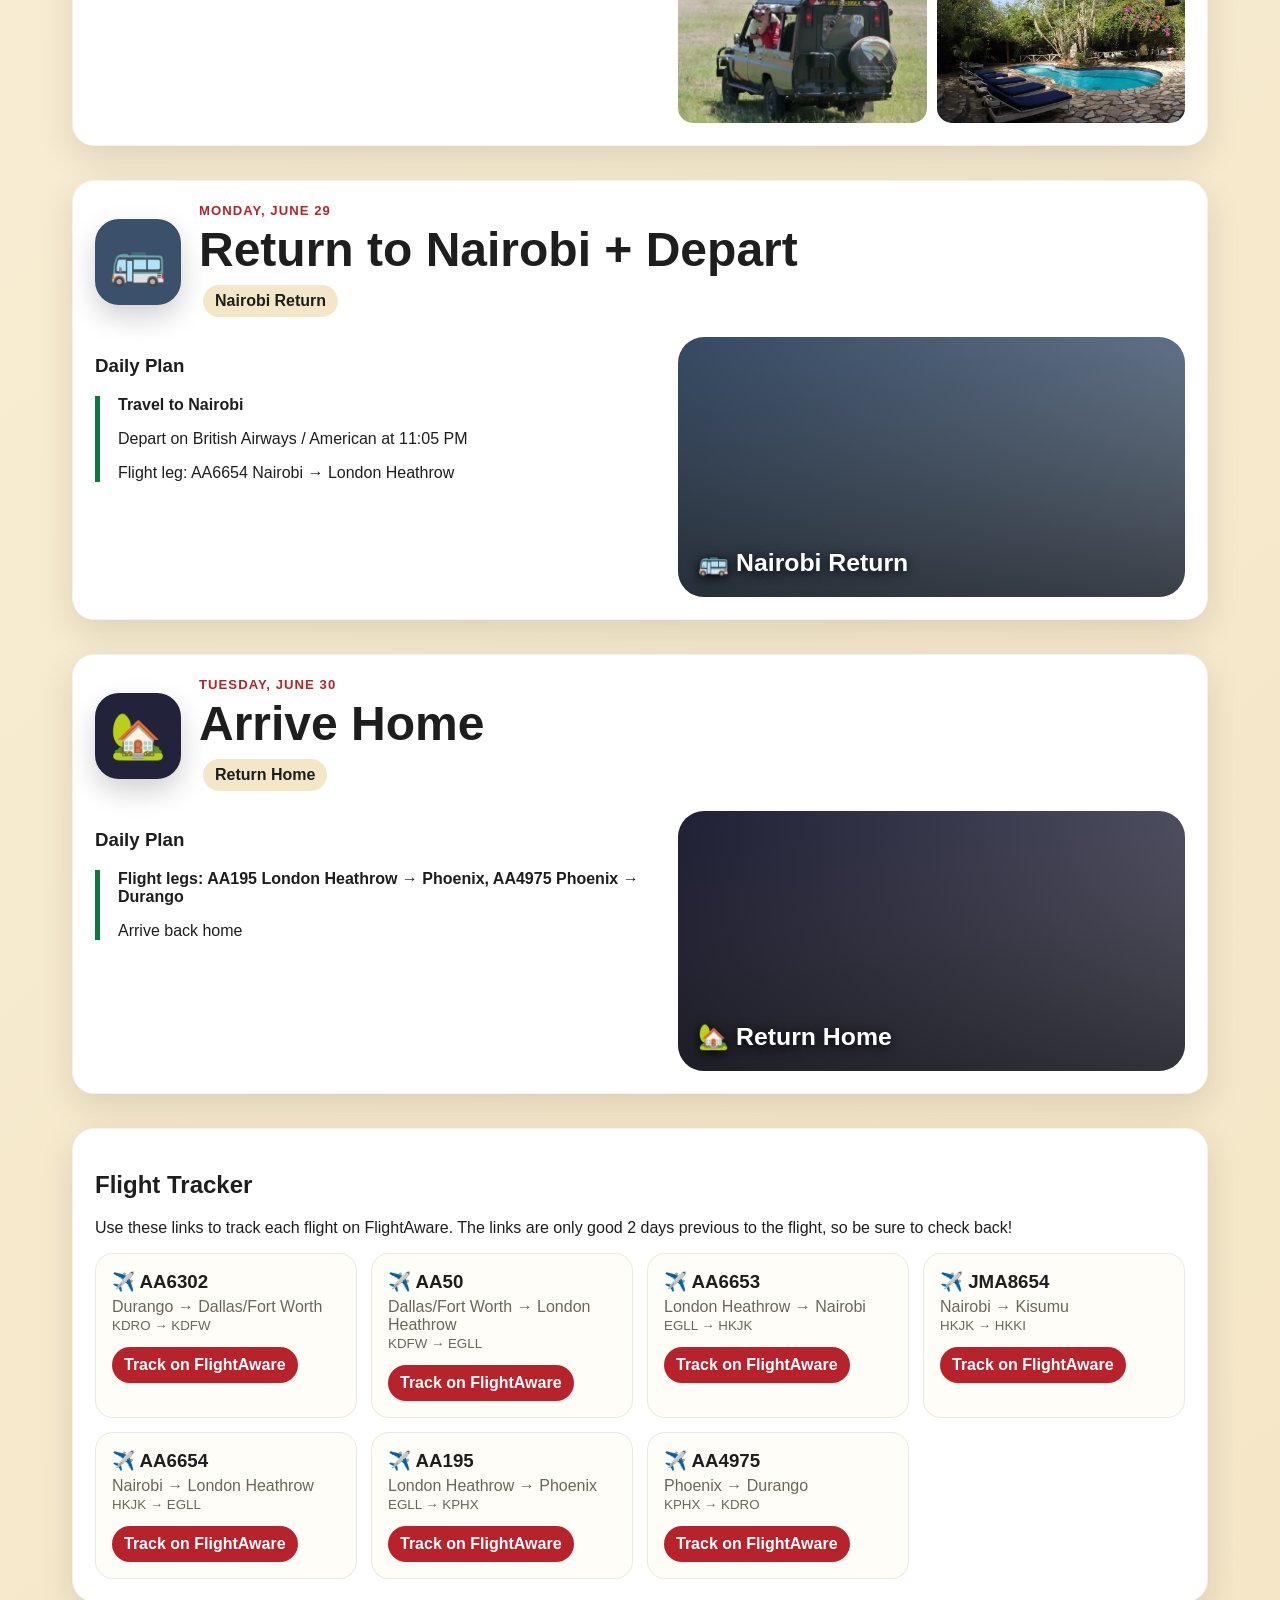
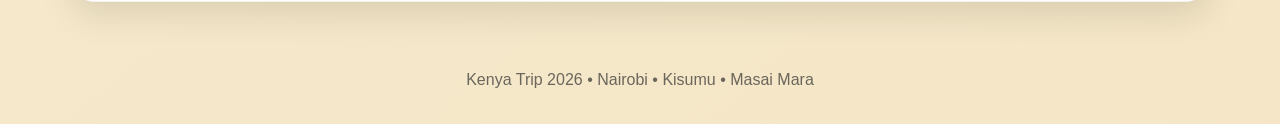
==== commit b462fa3a: "Update index.html" ====
--- a/index.html
+++ b/index.html
@@ -1,4 +1,4 @@
-e<!doctype html>
+<!doctype html>
 <html lang="en">
 <head>
 <meta charset="utf-8">
